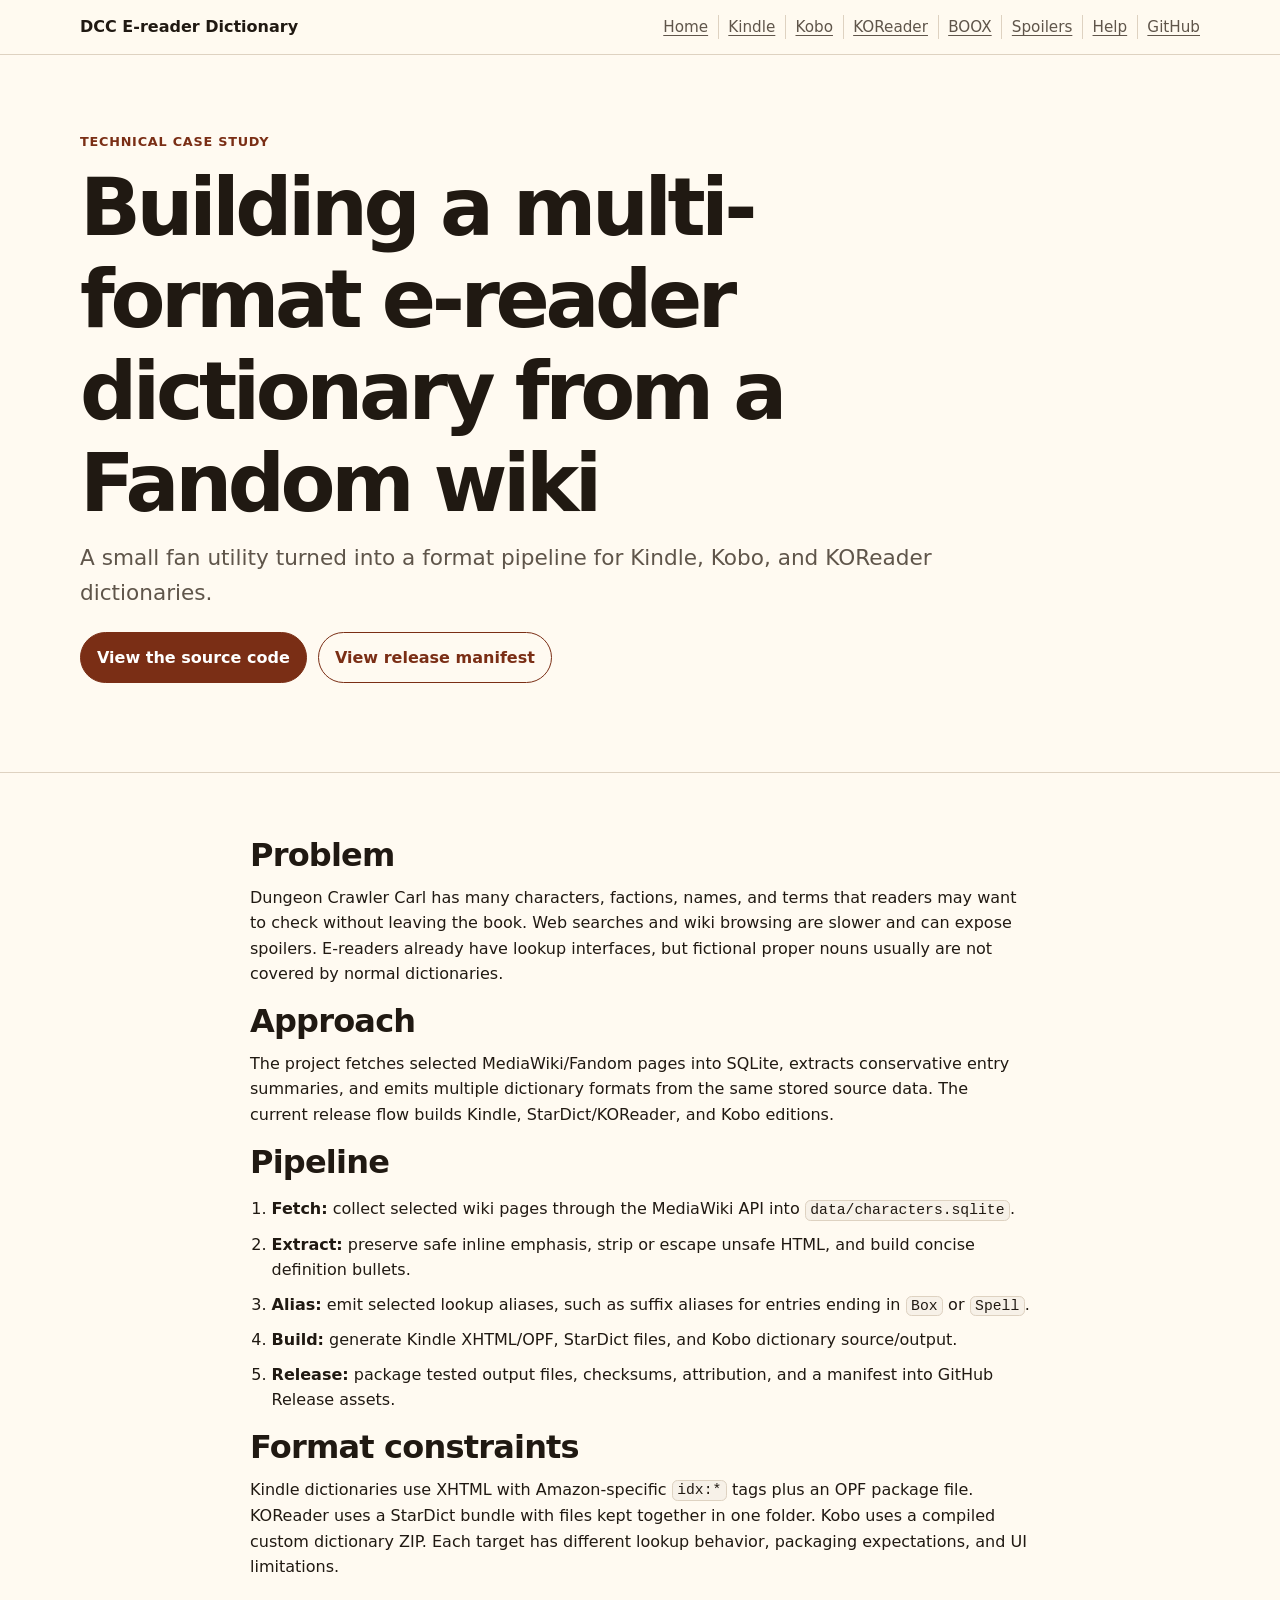
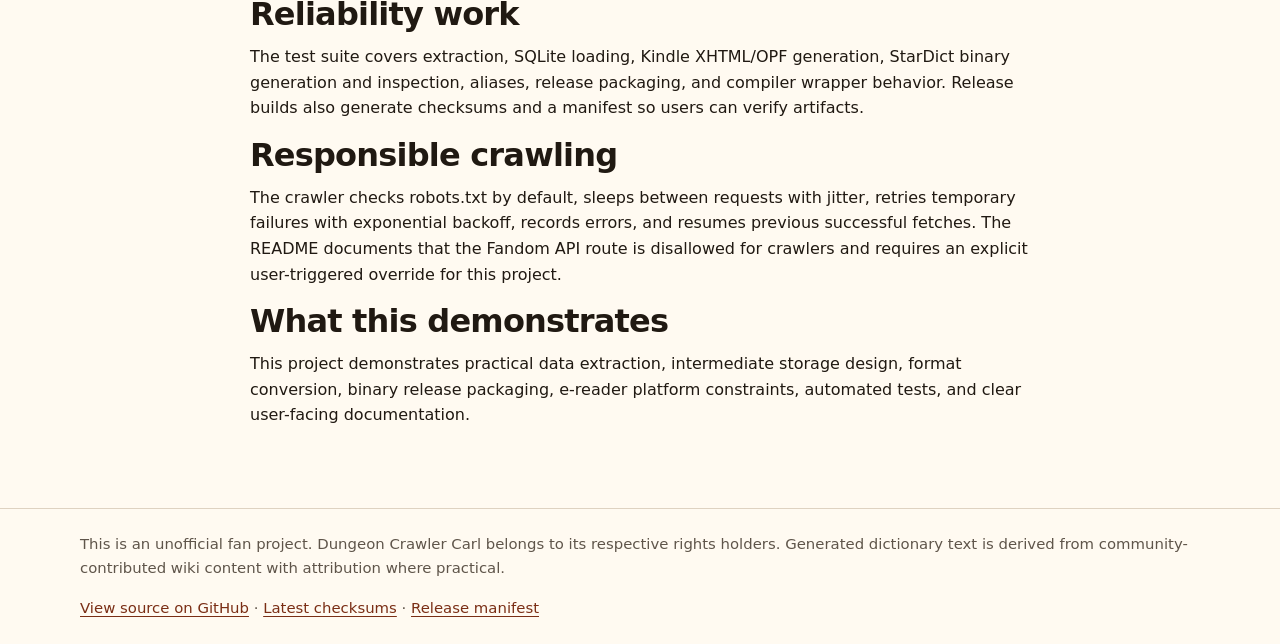
==== docs/case-study/index.html @ e20aad1d "add link for help in docs, and github issues default" ====
<!doctype html>
    <html lang="en">
    <head>
      <meta charset="utf-8">
      <meta name="viewport" content="width=device-width, initial-scale=1">
      <title>Case study: building a multi-format e-reader dictionary</title>
      <meta name="description" content="A technical case study about building Kindle, Kobo, and StarDict dictionaries from a MediaWiki/Fandom source.">
      <link rel="canonical" href="https://jmcguire.github.io/dungeon-crawler-carl-dict/case-study/">
      <meta property="og:type" content="website">
      <meta property="og:title" content="Case study: building a multi-format e-reader dictionary">
      <meta property="og:description" content="A technical case study about building Kindle, Kobo, and StarDict dictionaries from a MediaWiki/Fandom source.">
      <meta property="og:url" content="https://jmcguire.github.io/dungeon-crawler-carl-dict/case-study/">
      <meta property="og:image" content="https://jmcguire.github.io/dungeon-crawler-carl-dict/assets/social-card.png">
      <meta name="twitter:image" content="https://jmcguire.github.io/dungeon-crawler-carl-dict/assets/social-card.png">
      <meta name="twitter:card" content="summary">
      <link rel="stylesheet" href="../styles.css">
    </head>
    <body>
      <a class="skip-link" href="#main">Skip to content</a>
      <header class="site-header">
        <div class="container header-inner">
          <a class="brand" href="../index.html">DCC E-reader Dictionary</a>

        <nav class="site-nav" aria-label="Primary navigation">
          <a href="../index.html">Home</a>
          <a href="../install-kindle/">Kindle</a>
          <a href="../install-kobo/">Kobo</a>
          <a href="../install-koreader/">KOReader</a>
          <a href="../install-boox/">BOOX</a>
          <a href="../spoilers/">Spoilers</a>
          <a href="../help/">Help</a>
          <a href="https://github.com/jmcguire/dungeon-crawler-carl-dict">GitHub</a>
        </nav>

        </div>
      </header>
      <main id="main">
        <section class="page-title">
  <div class="container">
    <p class="eyebrow">Technical case study</p>
    <h1>Building a multi-format e-reader dictionary from a Fandom wiki</h1>
    <p class="lede">A small fan utility turned into a format pipeline for Kindle, Kobo, and KOReader dictionaries.</p>
    <div class="button-row">
      <a class="button primary" href="https://github.com/jmcguire/dungeon-crawler-carl-dict">View the source code</a>
      <a class="button" href="https://github.com/jmcguire/dungeon-crawler-carl-dict/releases/latest/download/release-manifest.json">View release manifest</a>
    </div>
  </div>
</section>

<section class="section">
  <div class="container narrow">
    <h2>Problem</h2>
    <p>Dungeon Crawler Carl has many characters, factions, names, and terms that readers may want to check without leaving the book. Web searches and wiki browsing are slower and can expose spoilers. E-readers already have lookup interfaces, but fictional proper nouns usually are not covered by normal dictionaries.</p>

    <h2>Approach</h2>
    <p>The project fetches selected MediaWiki/Fandom pages into SQLite, extracts conservative entry summaries, and emits multiple dictionary formats from the same stored source data. The current release flow builds Kindle, StarDict/KOReader, and Kobo editions.</p>

    <h2>Pipeline</h2>
    <ol class="steps">
      <li><strong>Fetch:</strong> collect selected wiki pages through the MediaWiki API into <code>data/characters.sqlite</code>.</li>
      <li><strong>Extract:</strong> preserve safe inline emphasis, strip or escape unsafe HTML, and build concise definition bullets.</li>
      <li><strong>Alias:</strong> emit selected lookup aliases, such as suffix aliases for entries ending in <code> Box</code> or <code> Spell</code>.</li>
      <li><strong>Build:</strong> generate Kindle XHTML/OPF, StarDict files, and Kobo dictionary source/output.</li>
      <li><strong>Release:</strong> package tested output files, checksums, attribution, and a manifest into GitHub Release assets.</li>
    </ol>

    <h2>Format constraints</h2>
    <p>Kindle dictionaries use XHTML with Amazon-specific <code>idx:*</code> tags plus an OPF package file. KOReader uses a StarDict bundle with files kept together in one folder. Kobo uses a compiled custom dictionary ZIP. Each target has different lookup behavior, packaging expectations, and UI limitations.</p>

    <h2>Reliability work</h2>
    <p>The test suite covers extraction, SQLite loading, Kindle XHTML/OPF generation, StarDict binary generation and inspection, aliases, release packaging, and compiler wrapper behavior. Release builds also generate checksums and a manifest so users can verify artifacts.</p>

    <h2>Responsible crawling</h2>
    <p>The crawler checks robots.txt by default, sleeps between requests with jitter, retries temporary failures with exponential backoff, records errors, and resumes previous successful fetches. The README documents that the Fandom API route is disallowed for crawlers and requires an explicit user-triggered override for this project.</p>

    <h2>What this demonstrates</h2>
    <p>This project demonstrates practical data extraction, intermediate storage design, format conversion, binary release packaging, e-reader platform constraints, automated tests, and clear user-facing documentation.</p>
  </div>
</section>

      </main>
      <footer class="site-footer">
        <div class="container">
          <p>This is an unofficial fan project. Dungeon Crawler Carl belongs to its respective rights holders. Generated dictionary text is derived from community-contributed wiki content with attribution where practical.</p>
          <p><a href="https://github.com/jmcguire/dungeon-crawler-carl-dict">View source on GitHub</a> · <a href="https://github.com/jmcguire/dungeon-crawler-carl-dict/releases/latest/download/SHA256SUMS.txt">Latest checksums</a> · <a href="https://github.com/jmcguire/dungeon-crawler-carl-dict/releases/latest/download/release-manifest.json">Release manifest</a></p>
        </div>
      </footer>
    </body>
    </html>
---- docs/styles.css ----
:root {
  --bg: #fffaf1;
  --surface: #ffffff;
  --text: #201912;
  --muted: #5f554a;
  --border: #ded2c1;
  --accent: #7a2e15;
  --accent-dark: #4f1d0e;
  --soft: #f4eadb;
  --code: #f7f1e8;
  --shadow: 0 1px 2px rgba(0, 0, 0, 0.06), 0 8px 24px rgba(0, 0, 0, 0.06);
}

* {
  box-sizing: border-box;
}

html {
  font-size: 100%;
  scroll-behavior: smooth;
}

body {
  margin: 0;
  background: var(--bg);
  color: var(--text);
  font-family: system-ui, -apple-system, BlinkMacSystemFont, "Segoe UI", sans-serif;
  line-height: 1.6;
}

img, svg {
  max-width: 100%;
}

a {
  color: var(--accent);
  text-underline-offset: 0.18em;
}

a:hover {
  color: var(--accent-dark);
}

a:focus-visible,
button:focus-visible {
  outline: 3px solid var(--accent);
  outline-offset: 3px;
}

.container {
  width: min(1120px, calc(100% - 2rem));
  margin-inline: auto;
}

.narrow {
  max-width: 780px;
}

.skip-link {
  position: absolute;
  left: 1rem;
  top: 1rem;
  transform: translateY(-200%);
  background: var(--surface);
  padding: 0.5rem 0.75rem;
  border: 1px solid var(--border);
  border-radius: 0.5rem;
  z-index: 10;
}

.skip-link:focus {
  transform: translateY(0);
}

.site-header {
  border-bottom: 1px solid var(--border);
  background: rgba(255, 250, 241, 0.94);
}

.header-inner {
  display: flex;
  flex-wrap: wrap;
  align-items: center;
  justify-content: space-between;
  gap: 0.75rem 1rem;
  padding: 0.9rem 0;
}

.brand {
  font-weight: 800;
  color: var(--text);
  text-decoration: none;
}

.site-nav {
  display: flex;
  flex-wrap: wrap;
  gap: 0.35rem 0;
  align-items: center;
}

.site-nav a {
  color: var(--muted);
  font-size: 0.95rem;
  text-decoration: underline;
  text-decoration-thickness: 1px;
}

.site-nav a:hover {
  color: var(--accent);
}

.site-nav a + a {
  border-left: 1px solid var(--border);
  margin-left: 0.6rem;
  padding-left: 0.6rem;
}

.hero,
.page-title {
  padding: clamp(2.5rem, 6vw, 5rem) 0;
  border-bottom: 1px solid var(--border);
}

.hero-grid {
  display: grid;
  grid-template-columns: minmax(0, 1.5fr) minmax(280px, 0.7fr);
  gap: 2rem;
  align-items: center;
}

.eyebrow {
  margin: 0 0 0.6rem;
  color: var(--accent);
  font-weight: 800;
  letter-spacing: 0.06em;
  text-transform: uppercase;
  font-size: 0.8rem;
}

h1,
h2,
h3 {
  line-height: 1.15;
  margin: 0 0 0.7rem;
}

h1 {
  max-width: 12ch;
  font-size: clamp(2.35rem, 8vw, 5rem);
  letter-spacing: -0.055em;
}

.page-title h1 {
  max-width: 14ch;
}

h2 {
  font-size: clamp(1.45rem, 3vw, 2rem);
  letter-spacing: -0.025em;
}

h3 {
  font-size: 1.12rem;
}

p {
  margin: 0 0 1rem;
}

.lede {
  max-width: 62ch;
  color: var(--muted);
  font-size: clamp(1.1rem, 2.5vw, 1.35rem);
}

.small {
  color: var(--muted);
  font-size: 0.92rem;
}

.button-row {
  display: flex;
  flex-wrap: wrap;
  gap: 0.7rem;
  margin: 1.35rem 0 0.75rem;
}

.button {
  display: inline-flex;
  align-items: center;
  justify-content: center;
  min-height: 2.8rem;
  padding: 0.72rem 1rem;
  border: 1px solid var(--accent);
  border-radius: 999px;
  background: transparent;
  color: var(--accent);
  font-weight: 750;
  text-decoration: none;
}

.button:hover {
  background: var(--soft);
}

.button.primary {
  background: var(--accent);
  color: #fff;
}

.button.primary:hover {
  background: var(--accent-dark);
}

.callout,
.card {
  background: var(--surface);
  border: 1px solid var(--border);
  border-radius: 1rem;
  box-shadow: var(--shadow);
}

.callout {
  padding: 1.3rem;
}

.clean-list {
  list-style: none;
  margin: 0;
  padding: 0;
}

.clean-list li + li {
  margin-top: 0.65rem;
}

.section {
  padding: clamp(2rem, 5vw, 4rem) 0;
}

.section.muted {
  background: var(--soft);
  border-block: 1px solid var(--border);
}

.two-column,
.three-column {
  display: grid;
  gap: 2rem;
}

.two-column {
  grid-template-columns: repeat(2, minmax(0, 1fr));
}

.three-column {
  grid-template-columns: repeat(3, minmax(0, 1fr));
}

.card-list {
  display: grid;
  gap: 1rem;
}

.card {
  display: block;
  padding: 1rem;
  color: var(--text);
  text-decoration: none;
}

.card:hover {
  border-color: var(--accent);
}

.card p {
  color: var(--muted);
  margin-bottom: 0;
}

.steps {
  padding-left: 1.35rem;
}

.steps li + li {
  margin-top: 0.55rem;
}

code,
pre {
  font-family: ui-monospace, SFMono-Regular, Menlo, Consolas, "Liberation Mono", monospace;
}

code {
  background: var(--code);
  border: 1px solid var(--border);
  border-radius: 0.35rem;
  padding: 0.08rem 0.28rem;
  font-size: 0.92em;
}

pre {
  overflow-x: auto;
  background: var(--code);
  border: 1px solid var(--border);
  border-radius: 0.8rem;
  padding: 1rem;
  margin: 1rem 0 1.6rem;
}

pre code {
  background: transparent;
  border: 0;
  padding: 0;
}

.site-footer {
  border-top: 1px solid var(--border);
  color: var(--muted);
  padding: 1.5rem 0;
  font-size: 0.93rem;
}

.site-footer p:last-child {
  margin-bottom: 0;
}

@media (max-width: 820px) {
  .hero-grid,
  .two-column,
  .three-column {
    grid-template-columns: 1fr;
  }

  h1,
  .page-title h1 {
    max-width: 13ch;
  }
}

@media (max-width: 520px) {
  .button {
    width: 100%;
  }

  .header-inner {
    align-items: flex-start;
  }

  .site-nav {
    width: 100%;
  }
}

@media (prefers-reduced-motion: reduce) {
  html {
    scroll-behavior: auto;
  }
}
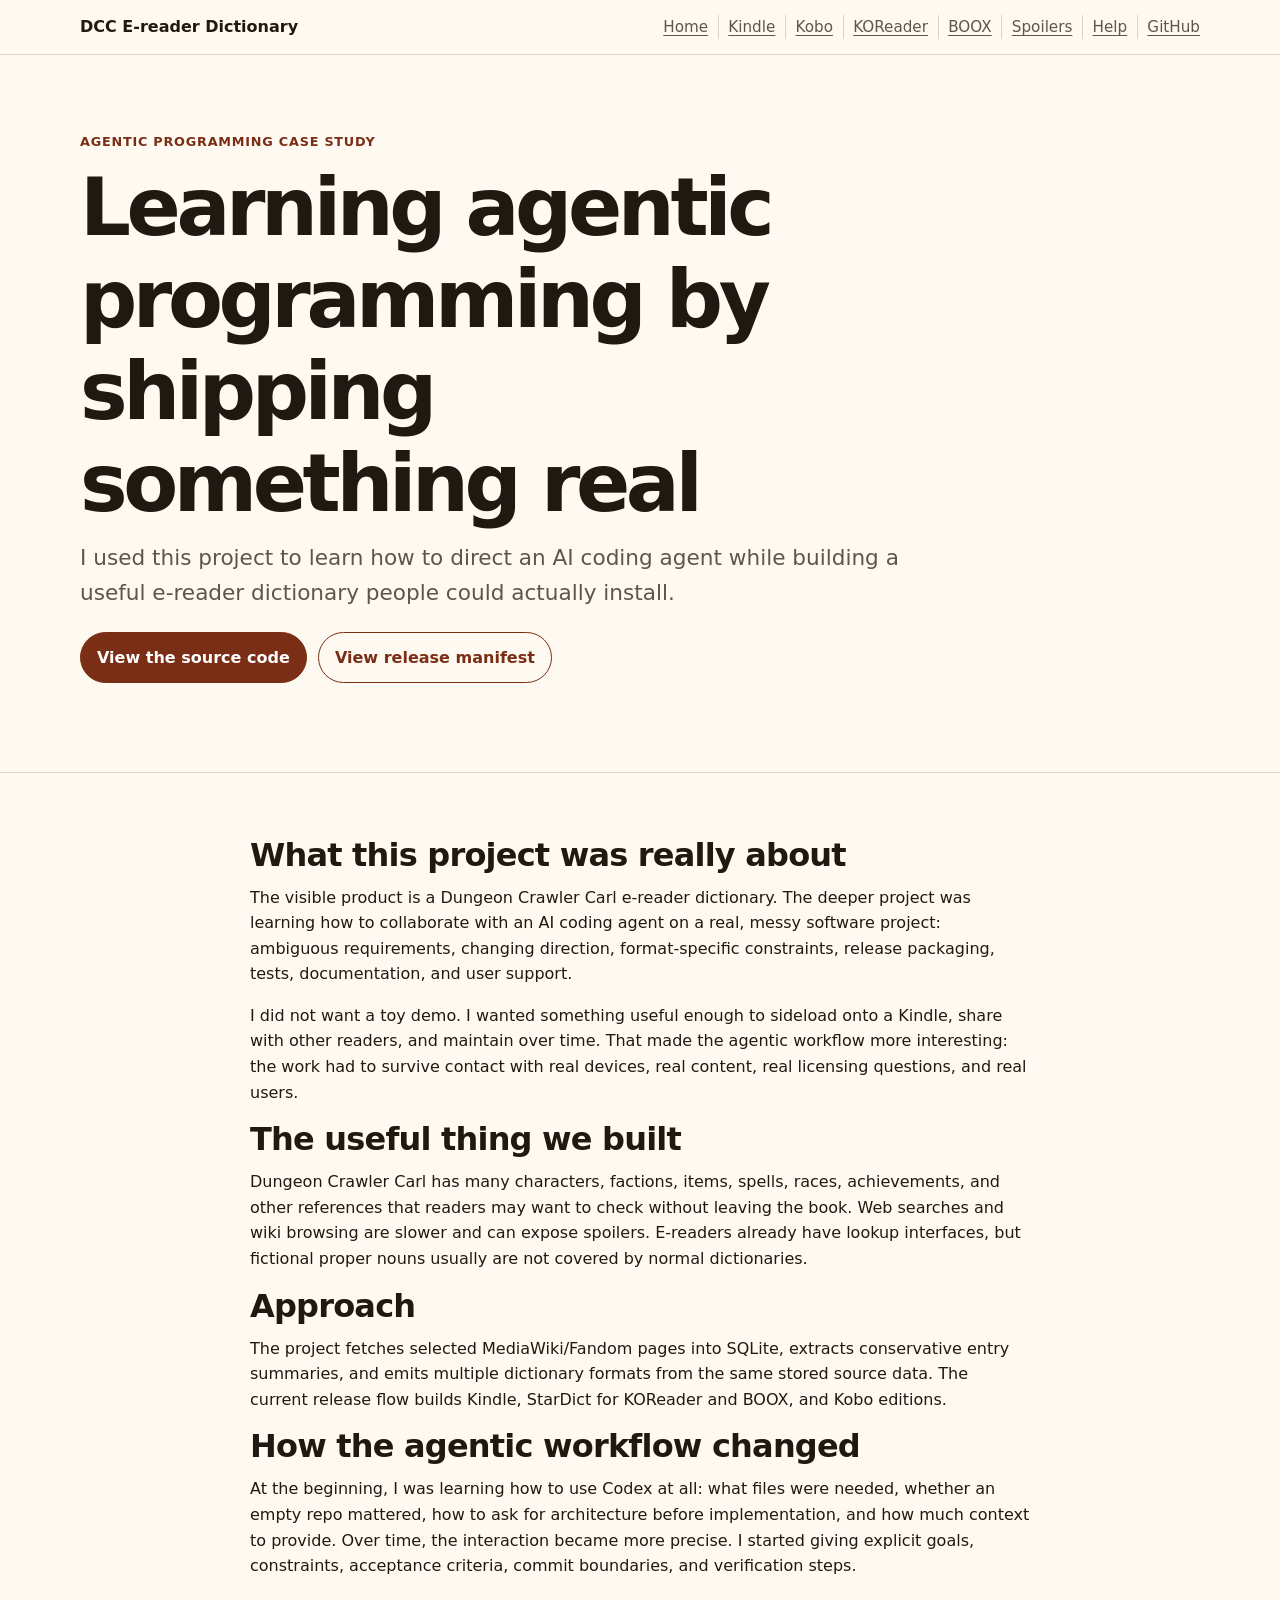
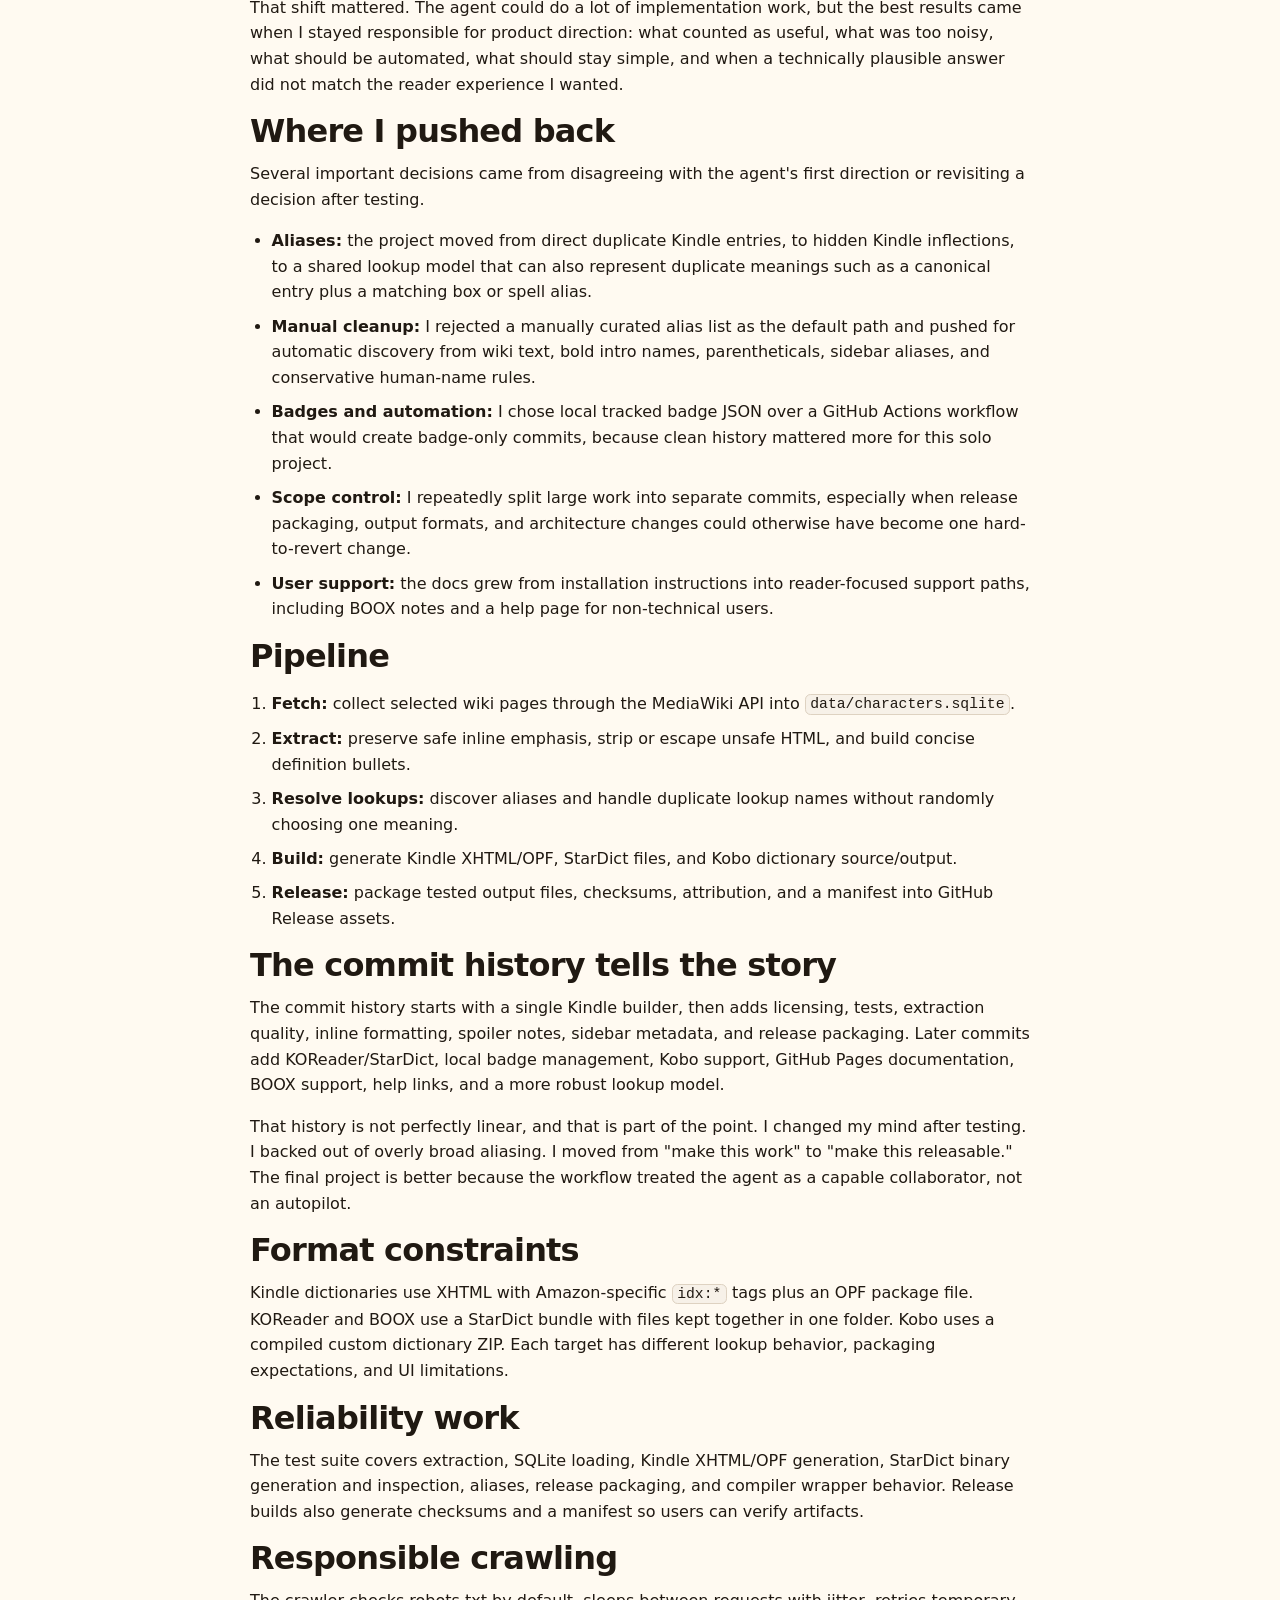
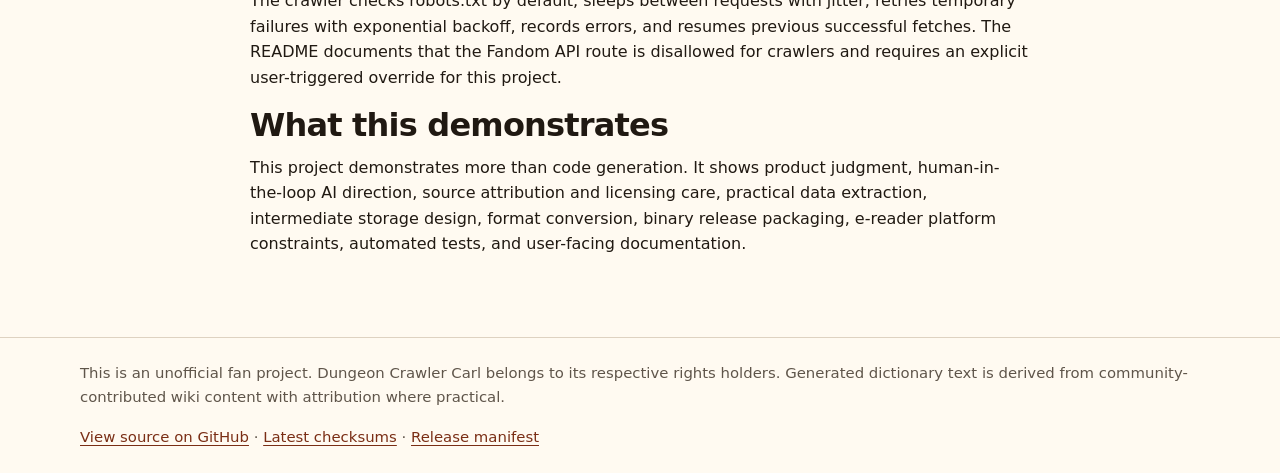
==== commit f039622f: "updated case study to talk about agentic programming" ====
--- a/docs/case-study/index.html
+++ b/docs/case-study/index.html
@@ -3,12 +3,12 @@
     <head>
       <meta charset="utf-8">
       <meta name="viewport" content="width=device-width, initial-scale=1">
-      <title>Case study: building a multi-format e-reader dictionary</title>
-      <meta name="description" content="A technical case study about building Kindle, Kobo, and StarDict dictionaries from a MediaWiki/Fandom source.">
+      <title>Case study: learning agentic programming by shipping a real dictionary</title>
+      <meta name="description" content="A case study about using agentic programming to build and release useful Kindle, Kobo, StarDict, and BOOX dictionaries from wiki content.">
       <link rel="canonical" href="https://jmcguire.github.io/dungeon-crawler-carl-dict/case-study/">
       <meta property="og:type" content="website">
-      <meta property="og:title" content="Case study: building a multi-format e-reader dictionary">
-      <meta property="og:description" content="A technical case study about building Kindle, Kobo, and StarDict dictionaries from a MediaWiki/Fandom source.">
+      <meta property="og:title" content="Case study: learning agentic programming by shipping a real dictionary">
+      <meta property="og:description" content="A case study about using agentic programming to build and release useful Kindle, Kobo, StarDict, and BOOX dictionaries from wiki content.">
       <meta property="og:url" content="https://jmcguire.github.io/dungeon-crawler-carl-dict/case-study/">
       <meta property="og:image" content="https://jmcguire.github.io/dungeon-crawler-carl-dict/assets/social-card.png">
       <meta name="twitter:image" content="https://jmcguire.github.io/dungeon-crawler-carl-dict/assets/social-card.png">
@@ -37,9 +37,9 @@
       <main id="main">
         <section class="page-title">
   <div class="container">
-    <p class="eyebrow">Technical case study</p>
-    <h1>Building a multi-format e-reader dictionary from a Fandom wiki</h1>
-    <p class="lede">A small fan utility turned into a format pipeline for Kindle, Kobo, and KOReader dictionaries.</p>
+    <p class="eyebrow">Agentic programming case study</p>
+    <h1>Learning agentic programming by shipping something real</h1>
+    <p class="lede">I used this project to learn how to direct an AI coding agent while building a useful e-reader dictionary people could actually install.</p>
     <div class="button-row">
       <a class="button primary" href="https://github.com/jmcguire/dungeon-crawler-carl-dict">View the source code</a>
       <a class="button" href="https://github.com/jmcguire/dungeon-crawler-carl-dict/releases/latest/download/release-manifest.json">View release manifest</a>
@@ -49,23 +49,49 @@
 
 <section class="section">
   <div class="container narrow">
-    <h2>Problem</h2>
-    <p>Dungeon Crawler Carl has many characters, factions, names, and terms that readers may want to check without leaving the book. Web searches and wiki browsing are slower and can expose spoilers. E-readers already have lookup interfaces, but fictional proper nouns usually are not covered by normal dictionaries.</p>
+    <h2>What this project was really about</h2>
+    <p>The visible product is a Dungeon Crawler Carl e-reader dictionary. The deeper project was learning how to collaborate with an AI coding agent on a real, messy software project: ambiguous requirements, changing direction, format-specific constraints, release packaging, tests, documentation, and user support.</p>
+
+    <p>I did not want a toy demo. I wanted something useful enough to sideload onto a Kindle, share with other readers, and maintain over time. That made the agentic workflow more interesting: the work had to survive contact with real devices, real content, real licensing questions, and real users.</p>
+
+    <h2>The useful thing we built</h2>
+    <p>Dungeon Crawler Carl has many characters, factions, items, spells, races, achievements, and other references that readers may want to check without leaving the book. Web searches and wiki browsing are slower and can expose spoilers. E-readers already have lookup interfaces, but fictional proper nouns usually are not covered by normal dictionaries.</p>
 
     <h2>Approach</h2>
-    <p>The project fetches selected MediaWiki/Fandom pages into SQLite, extracts conservative entry summaries, and emits multiple dictionary formats from the same stored source data. The current release flow builds Kindle, StarDict/KOReader, and Kobo editions.</p>
+    <p>The project fetches selected MediaWiki/Fandom pages into SQLite, extracts conservative entry summaries, and emits multiple dictionary formats from the same stored source data. The current release flow builds Kindle, StarDict for KOReader and BOOX, and Kobo editions.</p>
+
+    <h2>How the agentic workflow changed</h2>
+    <p>At the beginning, I was learning how to use Codex at all: what files were needed, whether an empty repo mattered, how to ask for architecture before implementation, and how much context to provide. Over time, the interaction became more precise. I started giving explicit goals, constraints, acceptance criteria, commit boundaries, and verification steps.</p>
+
+    <p>That shift mattered. The agent could do a lot of implementation work, but the best results came when I stayed responsible for product direction: what counted as useful, what was too noisy, what should be automated, what should stay simple, and when a technically plausible answer did not match the reader experience I wanted.</p>
+
+    <h2>Where I pushed back</h2>
+    <p>Several important decisions came from disagreeing with the agent's first direction or revisiting a decision after testing.</p>
+
+    <ul class="steps">
+      <li><strong>Aliases:</strong> the project moved from direct duplicate Kindle entries, to hidden Kindle inflections, to a shared lookup model that can also represent duplicate meanings such as a canonical entry plus a matching box or spell alias.</li>
+      <li><strong>Manual cleanup:</strong> I rejected a manually curated alias list as the default path and pushed for automatic discovery from wiki text, bold intro names, parentheticals, sidebar aliases, and conservative human-name rules.</li>
+      <li><strong>Badges and automation:</strong> I chose local tracked badge JSON over a GitHub Actions workflow that would create badge-only commits, because clean history mattered more for this solo project.</li>
+      <li><strong>Scope control:</strong> I repeatedly split large work into separate commits, especially when release packaging, output formats, and architecture changes could otherwise have become one hard-to-revert change.</li>
+      <li><strong>User support:</strong> the docs grew from installation instructions into reader-focused support paths, including BOOX notes and a help page for non-technical users.</li>
+    </ul>
 
     <h2>Pipeline</h2>
     <ol class="steps">
       <li><strong>Fetch:</strong> collect selected wiki pages through the MediaWiki API into <code>data/characters.sqlite</code>.</li>
       <li><strong>Extract:</strong> preserve safe inline emphasis, strip or escape unsafe HTML, and build concise definition bullets.</li>
-      <li><strong>Alias:</strong> emit selected lookup aliases, such as suffix aliases for entries ending in <code> Box</code> or <code> Spell</code>.</li>
+      <li><strong>Resolve lookups:</strong> discover aliases and handle duplicate lookup names without randomly choosing one meaning.</li>
       <li><strong>Build:</strong> generate Kindle XHTML/OPF, StarDict files, and Kobo dictionary source/output.</li>
       <li><strong>Release:</strong> package tested output files, checksums, attribution, and a manifest into GitHub Release assets.</li>
     </ol>
 
+    <h2>The commit history tells the story</h2>
+    <p>The commit history starts with a single Kindle builder, then adds licensing, tests, extraction quality, inline formatting, spoiler notes, sidebar metadata, and release packaging. Later commits add KOReader/StarDict, local badge management, Kobo support, GitHub Pages documentation, BOOX support, help links, and a more robust lookup model.</p>
+
+    <p>That history is not perfectly linear, and that is part of the point. I changed my mind after testing. I backed out of overly broad aliasing. I moved from "make this work" to "make this releasable." The final project is better because the workflow treated the agent as a capable collaborator, not an autopilot.</p>
+
     <h2>Format constraints</h2>
-    <p>Kindle dictionaries use XHTML with Amazon-specific <code>idx:*</code> tags plus an OPF package file. KOReader uses a StarDict bundle with files kept together in one folder. Kobo uses a compiled custom dictionary ZIP. Each target has different lookup behavior, packaging expectations, and UI limitations.</p>
+    <p>Kindle dictionaries use XHTML with Amazon-specific <code>idx:*</code> tags plus an OPF package file. KOReader and BOOX use a StarDict bundle with files kept together in one folder. Kobo uses a compiled custom dictionary ZIP. Each target has different lookup behavior, packaging expectations, and UI limitations.</p>
 
     <h2>Reliability work</h2>
     <p>The test suite covers extraction, SQLite loading, Kindle XHTML/OPF generation, StarDict binary generation and inspection, aliases, release packaging, and compiler wrapper behavior. Release builds also generate checksums and a manifest so users can verify artifacts.</p>
@@ -74,7 +100,7 @@
     <p>The crawler checks robots.txt by default, sleeps between requests with jitter, retries temporary failures with exponential backoff, records errors, and resumes previous successful fetches. The README documents that the Fandom API route is disallowed for crawlers and requires an explicit user-triggered override for this project.</p>
 
     <h2>What this demonstrates</h2>
-    <p>This project demonstrates practical data extraction, intermediate storage design, format conversion, binary release packaging, e-reader platform constraints, automated tests, and clear user-facing documentation.</p>
+    <p>This project demonstrates more than code generation. It shows product judgment, human-in-the-loop AI direction, source attribution and licensing care, practical data extraction, intermediate storage design, format conversion, binary release packaging, e-reader platform constraints, automated tests, and user-facing documentation.</p>
   </div>
 </section>
 
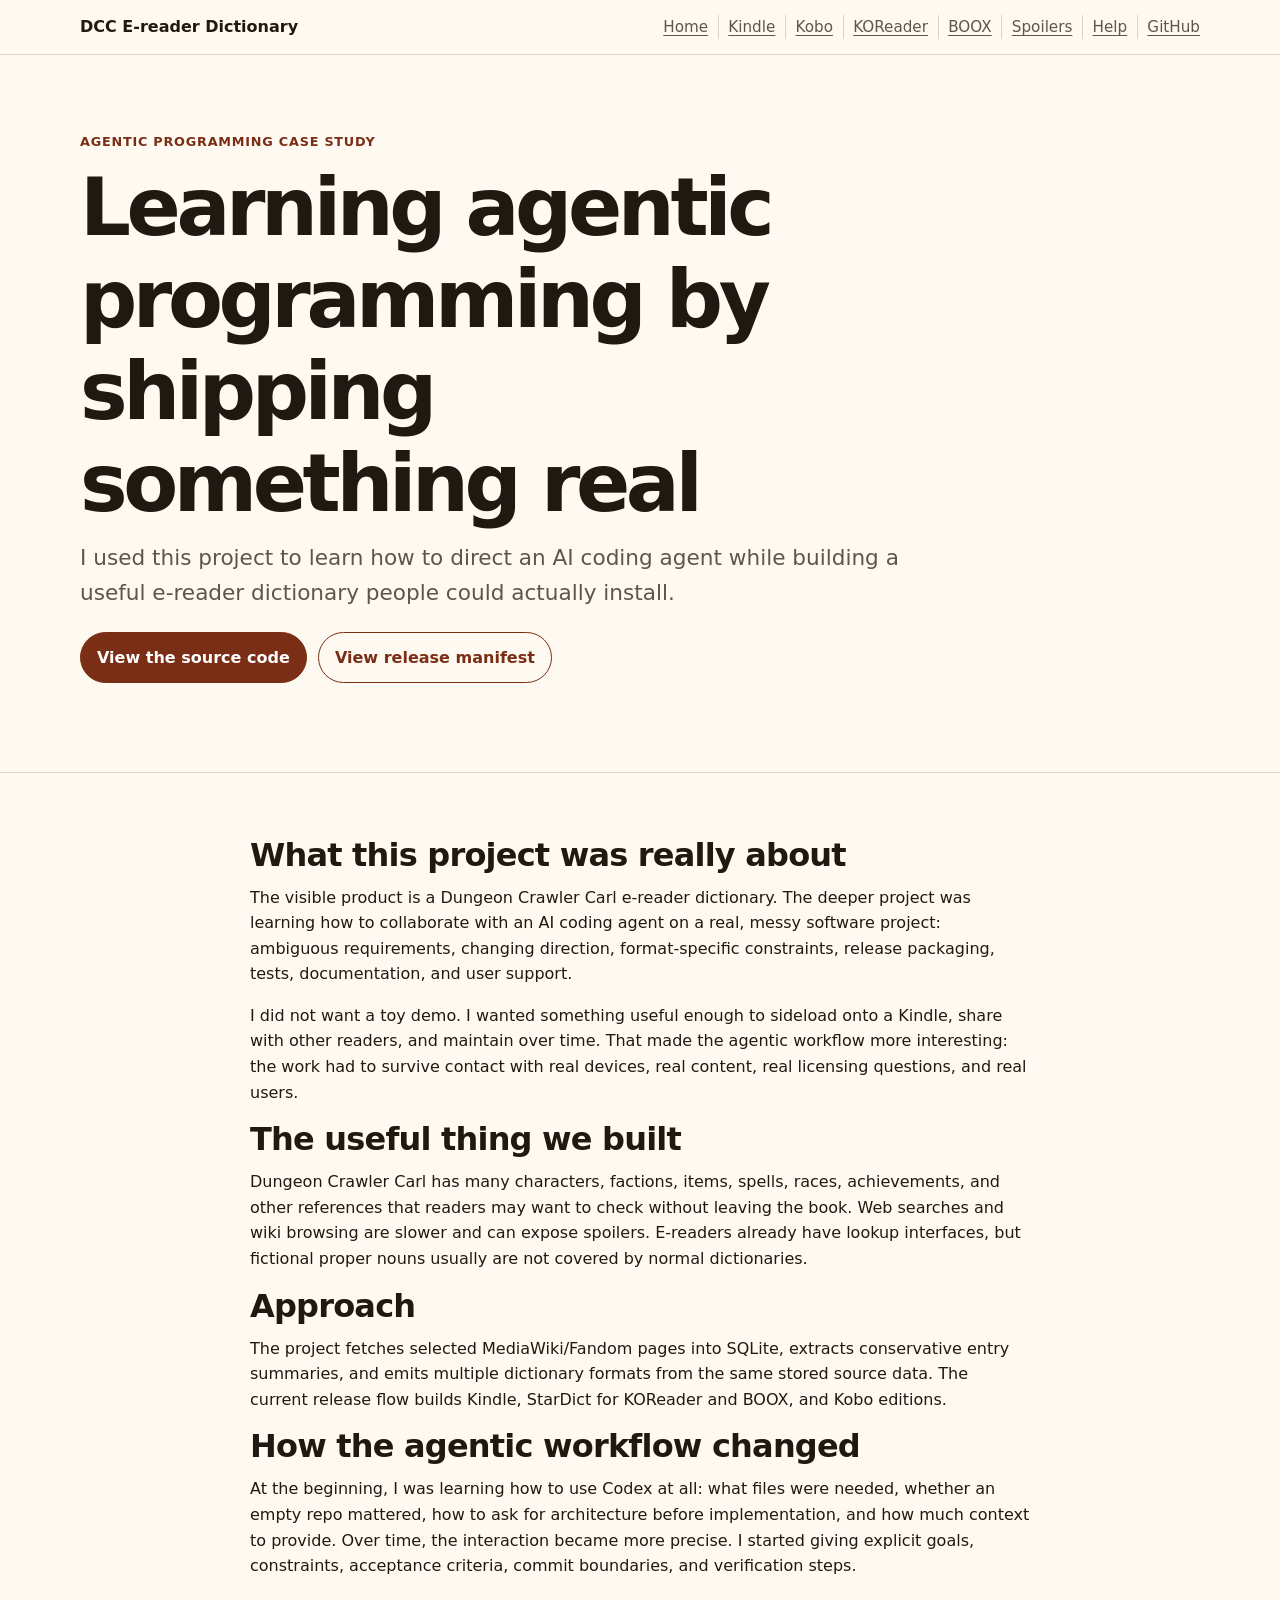
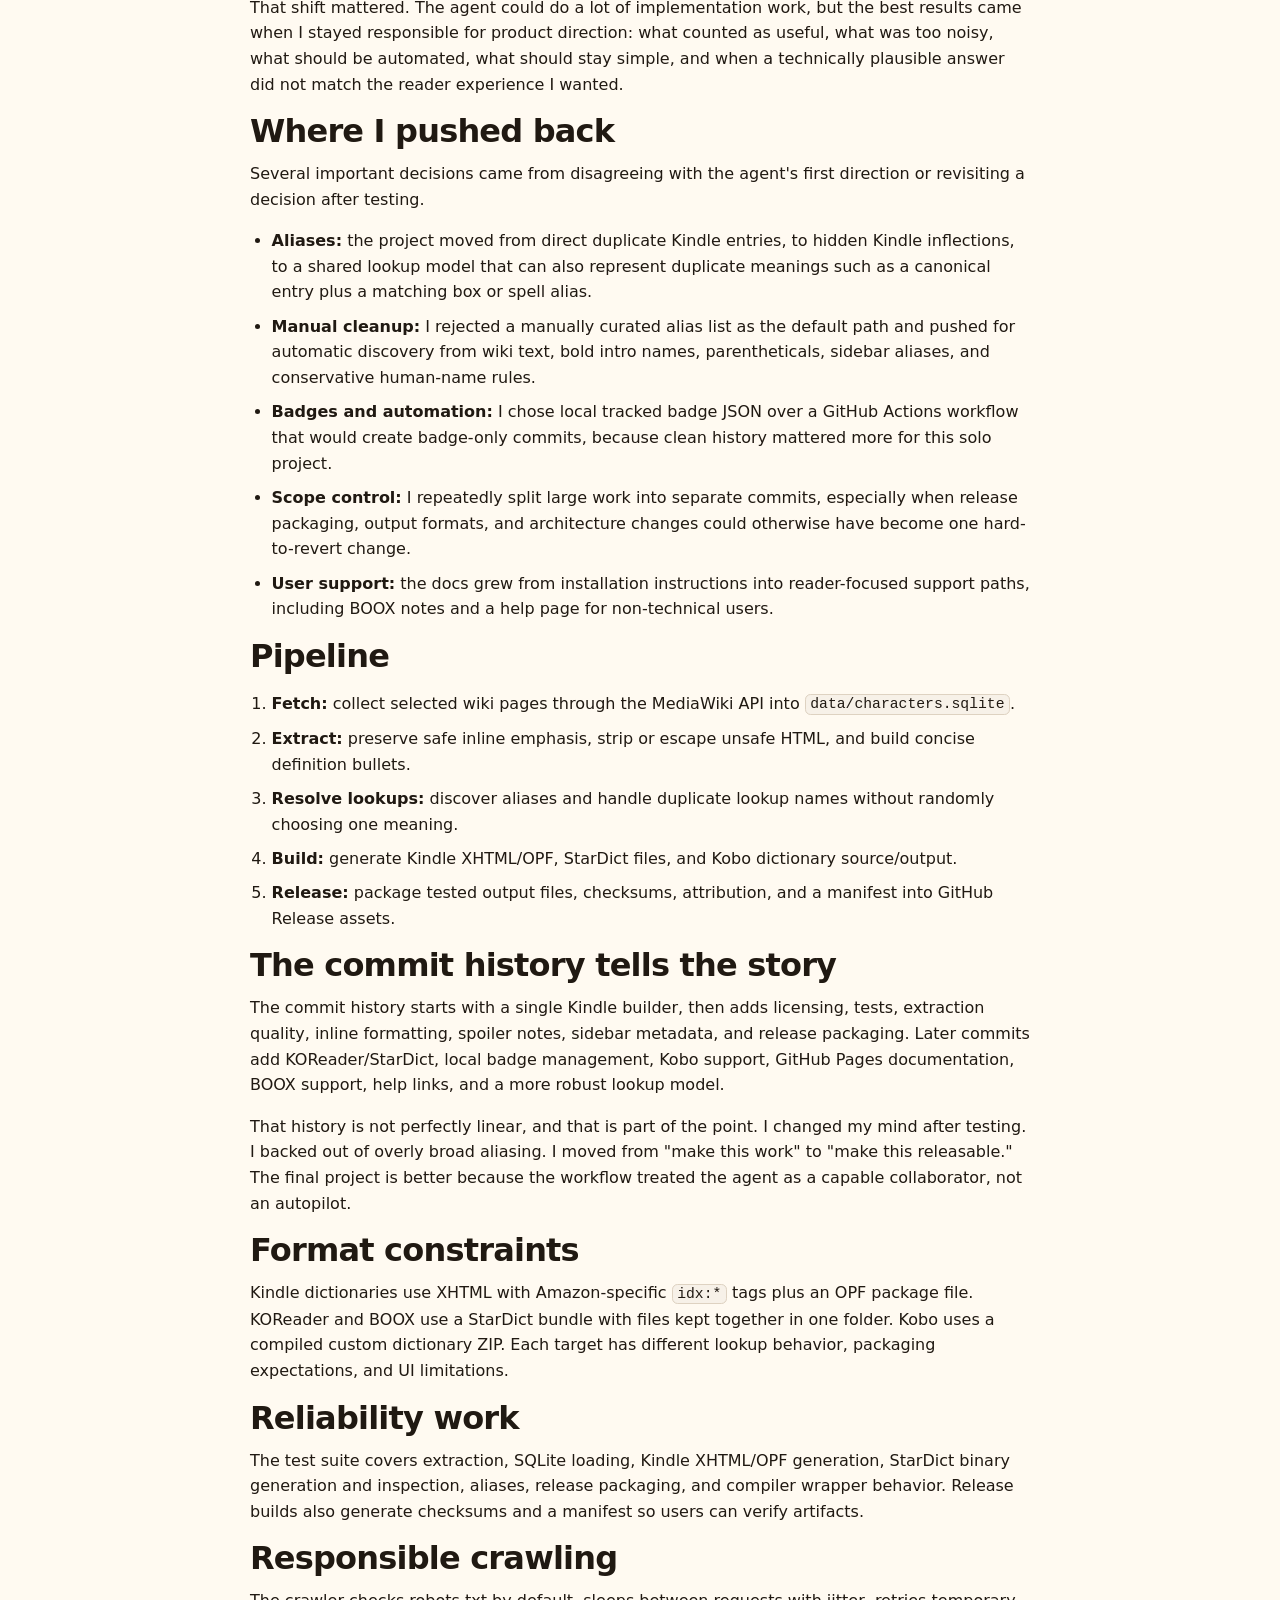
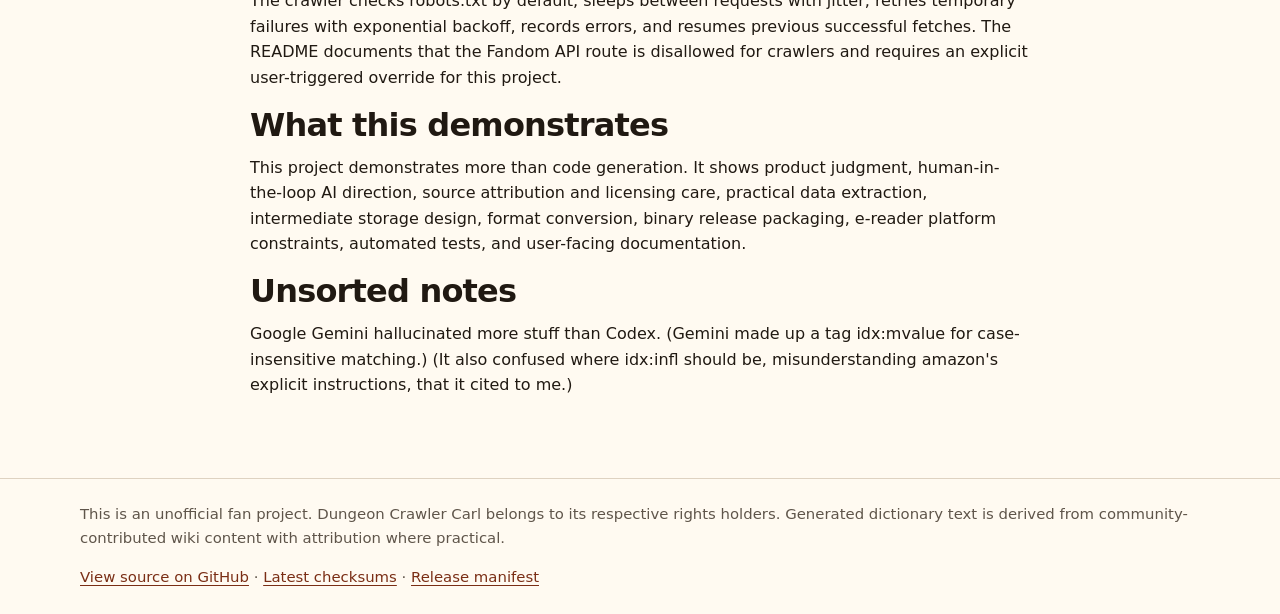
==== commit 427ff0c2: "started to rewrite case study" ====
--- a/docs/case-study/index.html
+++ b/docs/case-study/index.html
@@ -101,6 +101,9 @@
 
     <h2>What this demonstrates</h2>
     <p>This project demonstrates more than code generation. It shows product judgment, human-in-the-loop AI direction, source attribution and licensing care, practical data extraction, intermediate storage design, format conversion, binary release packaging, e-reader platform constraints, automated tests, and user-facing documentation.</p>
+
+    <h2>Unsorted notes</h2>
+    <p>Google Gemini hallucinated more stuff than Codex. (Gemini made up a tag idx:mvalue for case-insensitive matching.) (It also confused where idx:infl should be, misunderstanding amazon's explicit instructions, that it cited to me.)</p>
   </div>
 </section>
 
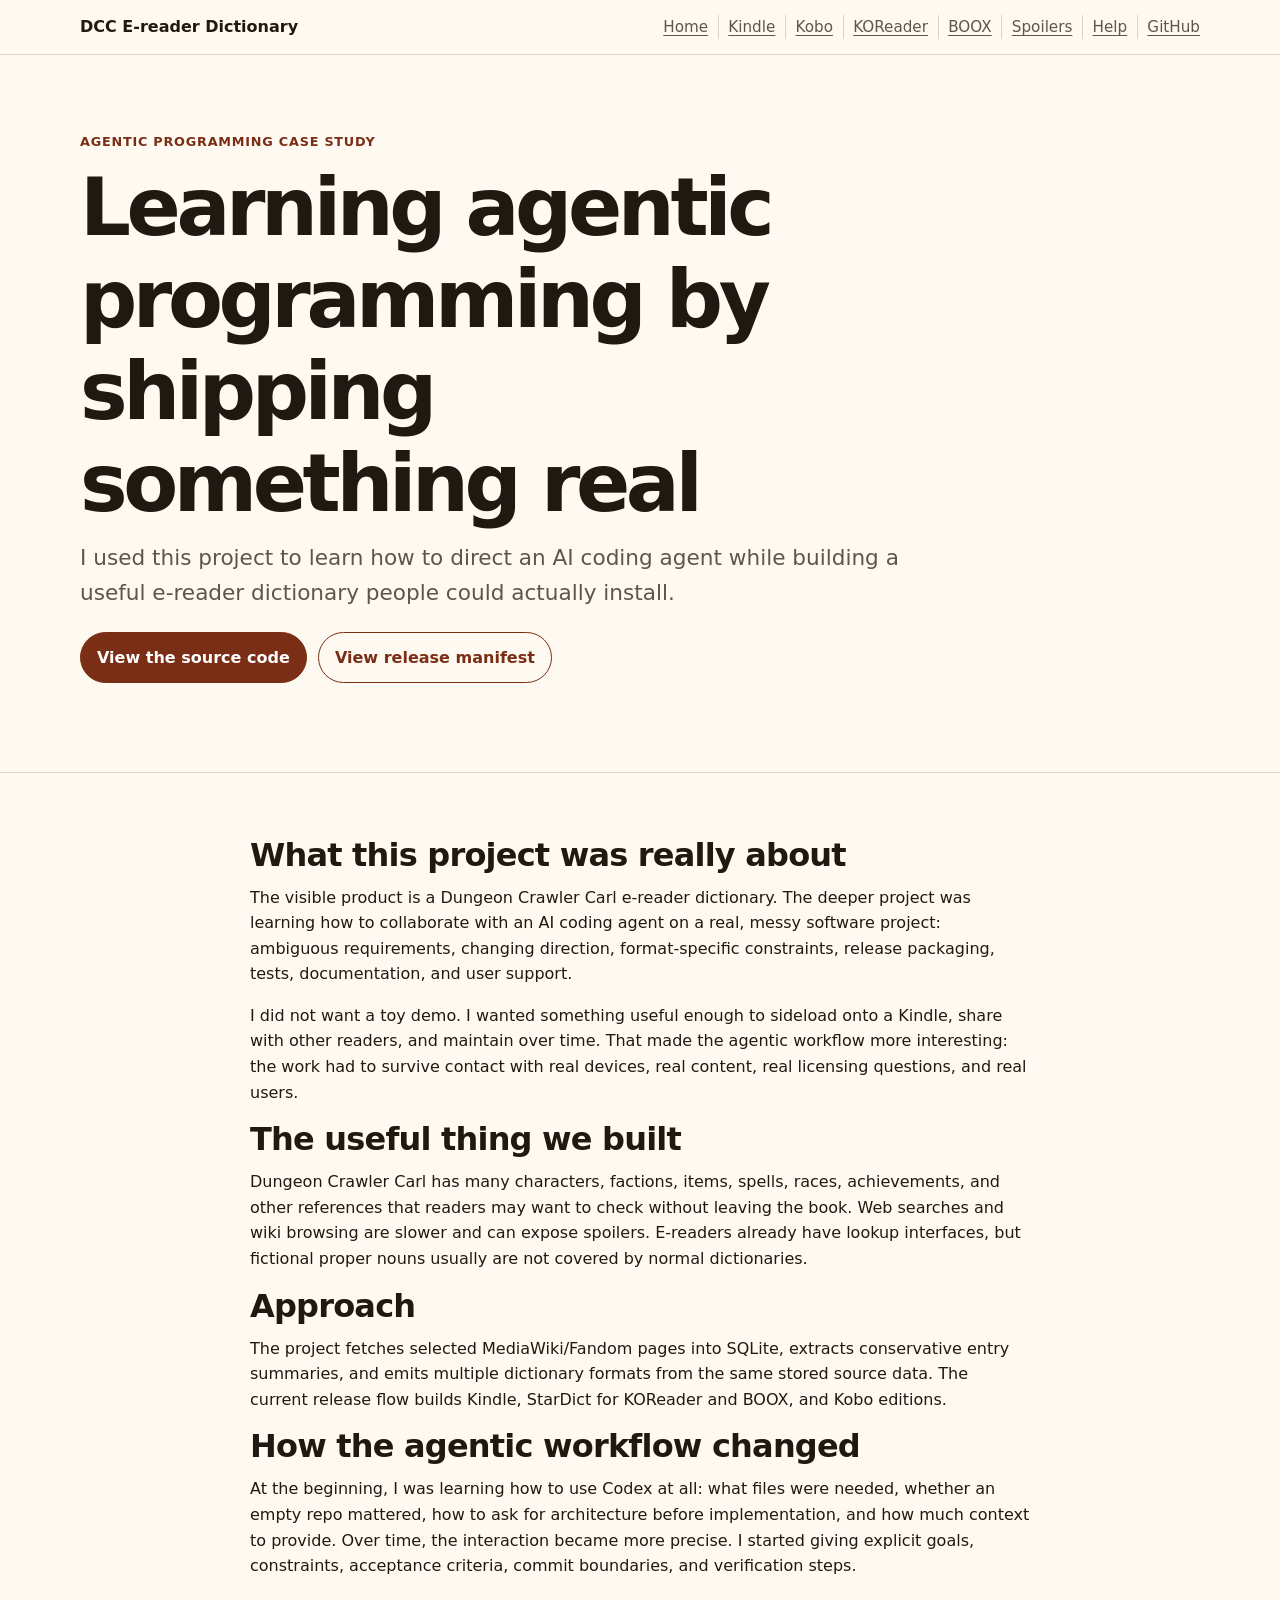
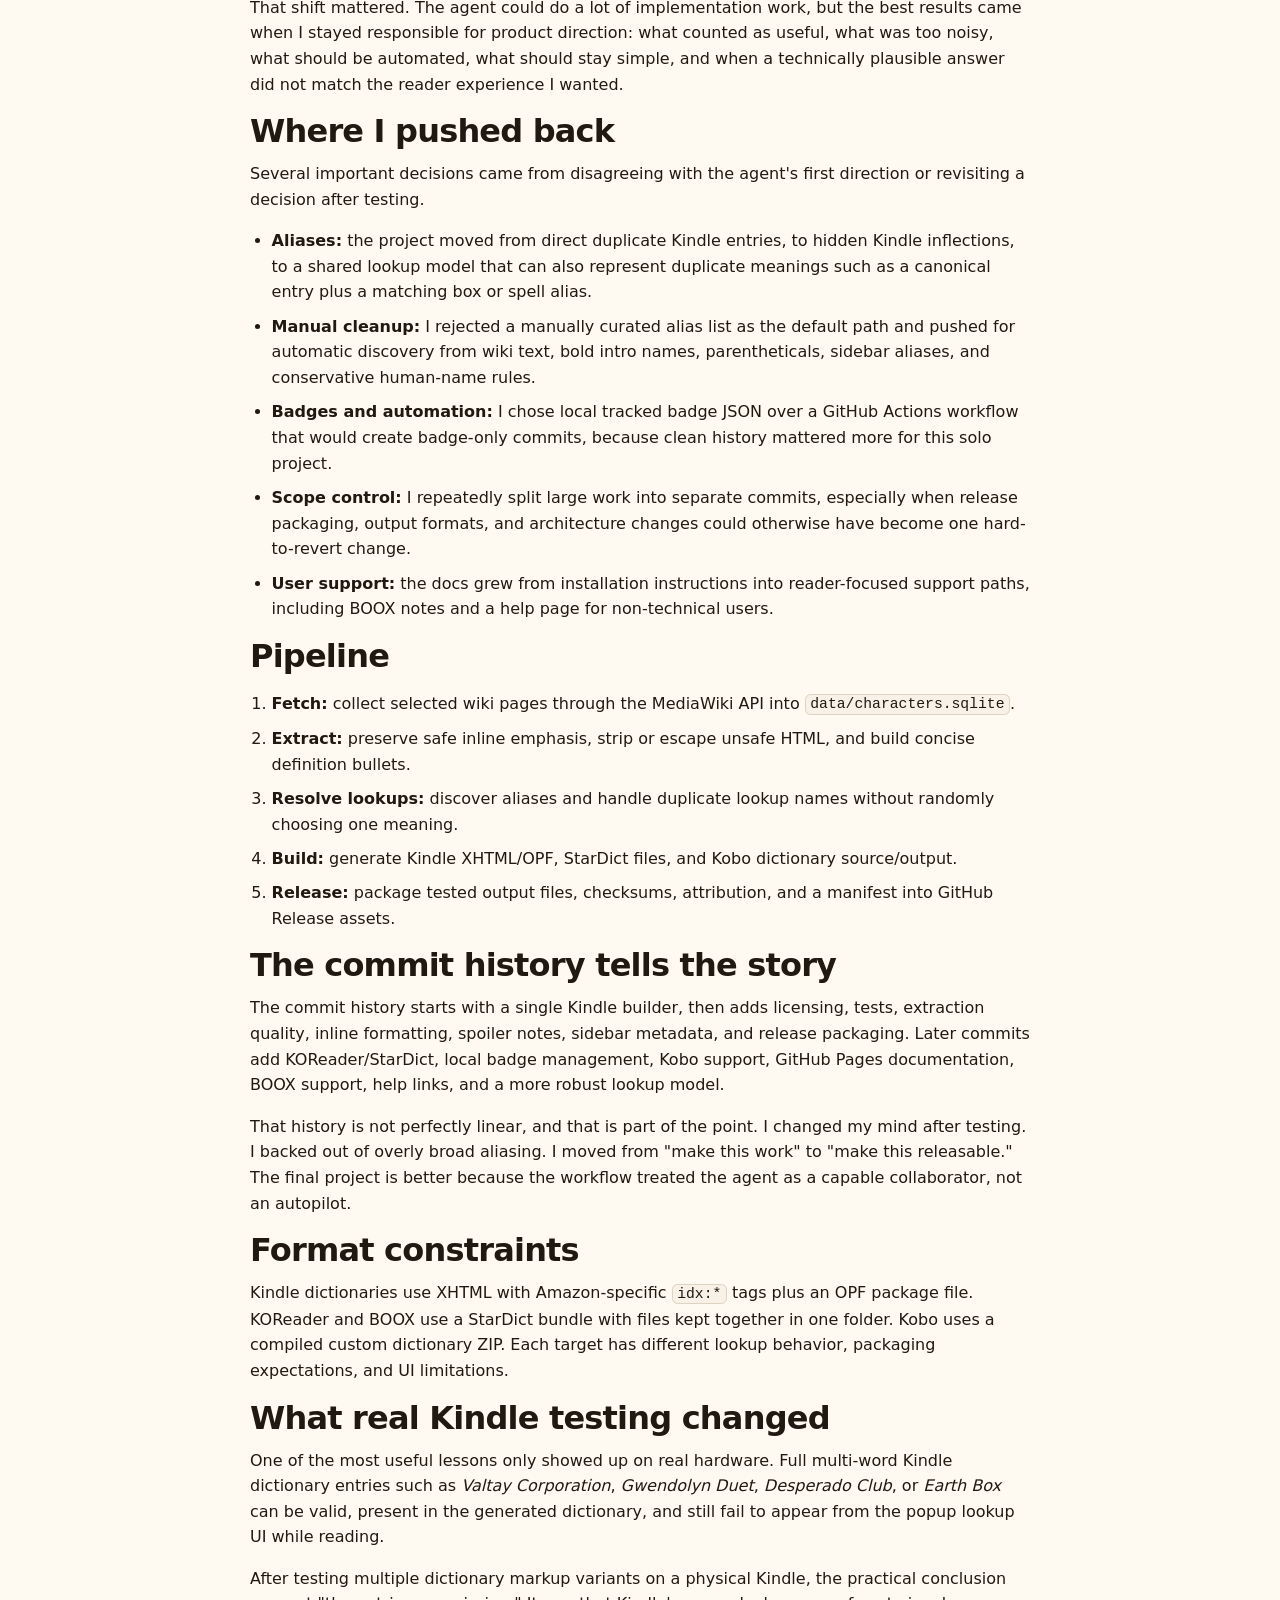
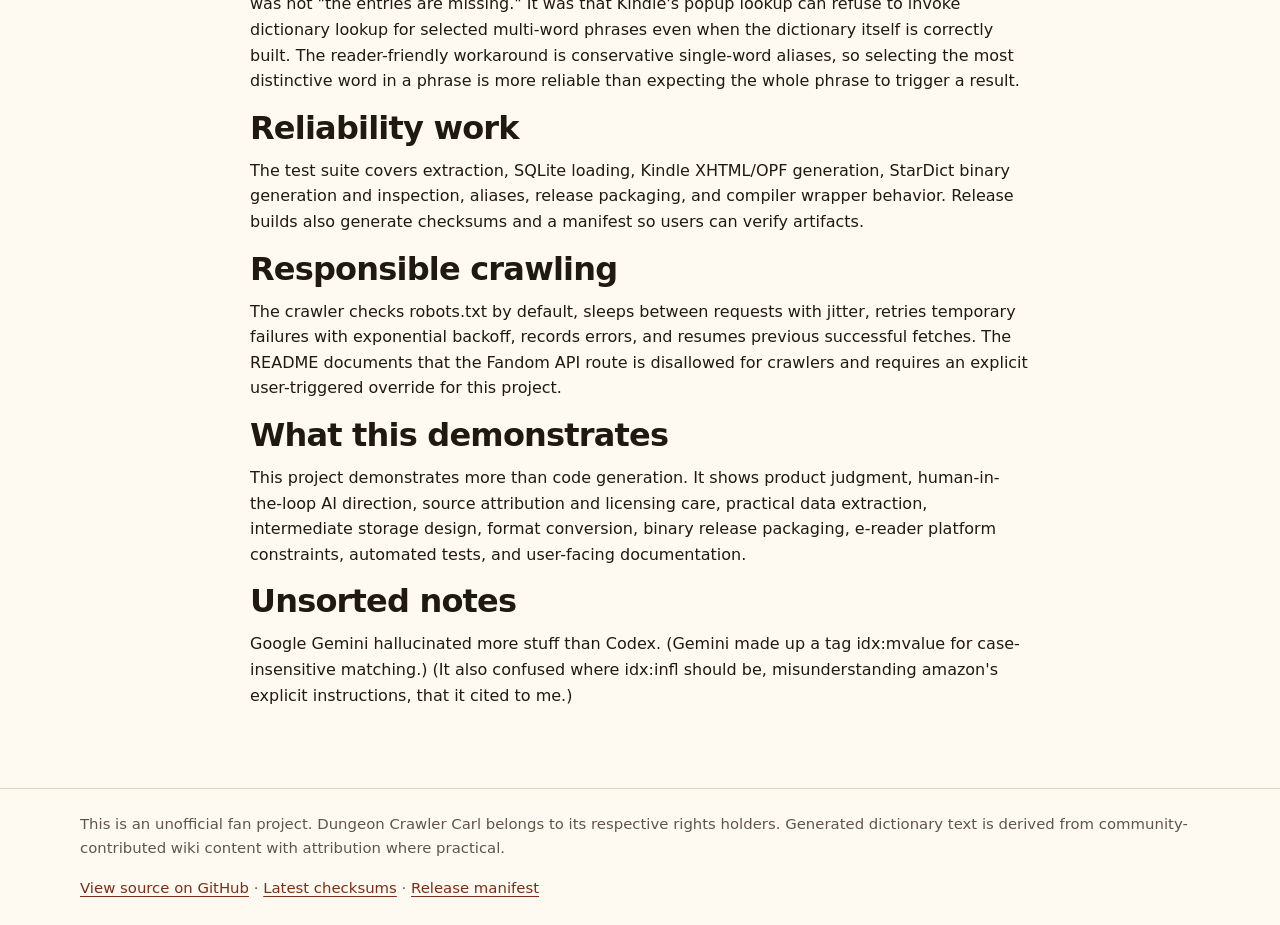
==== commit 4acbed02: "added kindle lookup notes to case study" ====
--- a/docs/case-study/index.html
+++ b/docs/case-study/index.html
@@ -93,6 +93,11 @@
     <h2>Format constraints</h2>
     <p>Kindle dictionaries use XHTML with Amazon-specific <code>idx:*</code> tags plus an OPF package file. KOReader and BOOX use a StarDict bundle with files kept together in one folder. Kobo uses a compiled custom dictionary ZIP. Each target has different lookup behavior, packaging expectations, and UI limitations.</p>
 
+    <h2>What real Kindle testing changed</h2>
+    <p>One of the most useful lessons only showed up on real hardware. Full multi-word Kindle dictionary entries such as <em>Valtay Corporation</em>, <em>Gwendolyn Duet</em>, <em>Desperado Club</em>, or <em>Earth Box</em> can be valid, present in the generated dictionary, and still fail to appear from the popup lookup UI while reading.</p>
+
+    <p>After testing multiple dictionary markup variants on a physical Kindle, the practical conclusion was not "the entries are missing." It was that Kindle's popup lookup can refuse to invoke dictionary lookup for selected multi-word phrases even when the dictionary itself is correctly built. The reader-friendly workaround is conservative single-word aliases, so selecting the most distinctive word in a phrase is more reliable than expecting the whole phrase to trigger a result.</p>
+
     <h2>Reliability work</h2>
     <p>The test suite covers extraction, SQLite loading, Kindle XHTML/OPF generation, StarDict binary generation and inspection, aliases, release packaging, and compiler wrapper behavior. Release builds also generate checksums and a manifest so users can verify artifacts.</p>
 
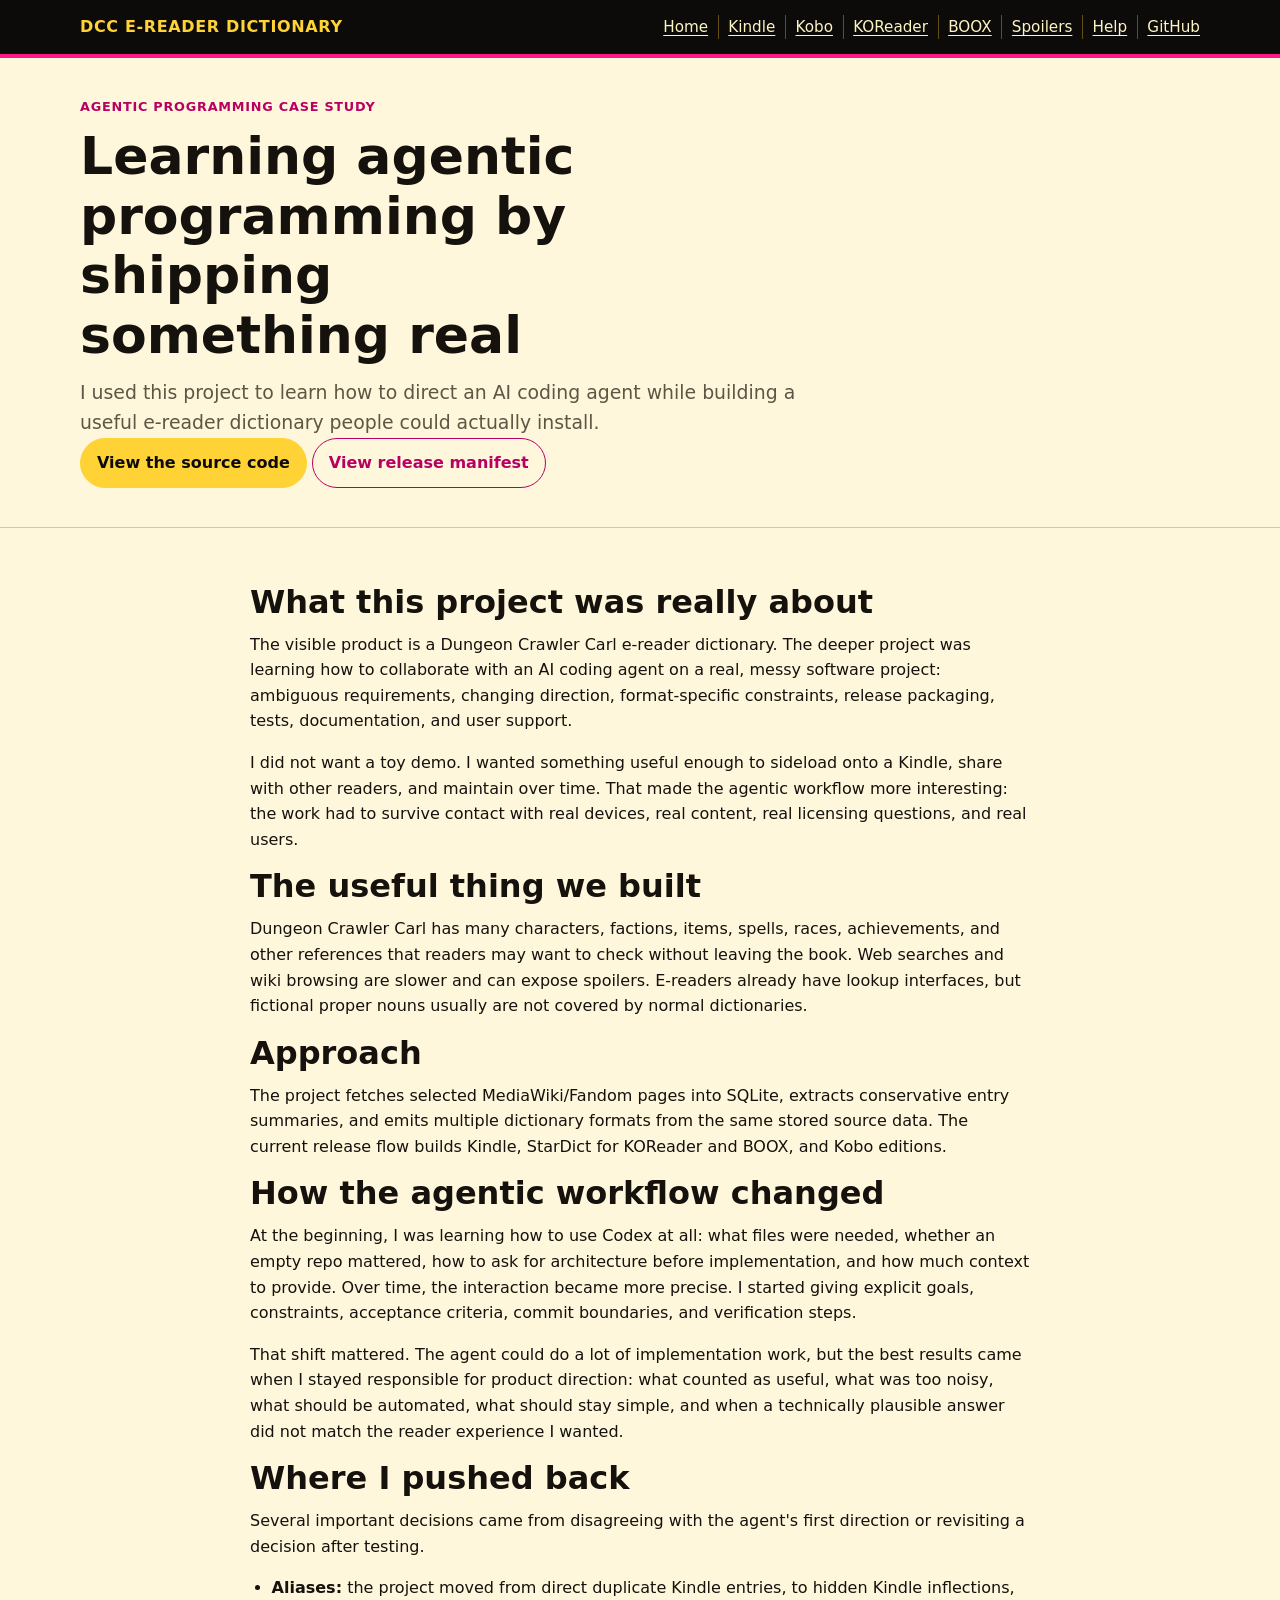
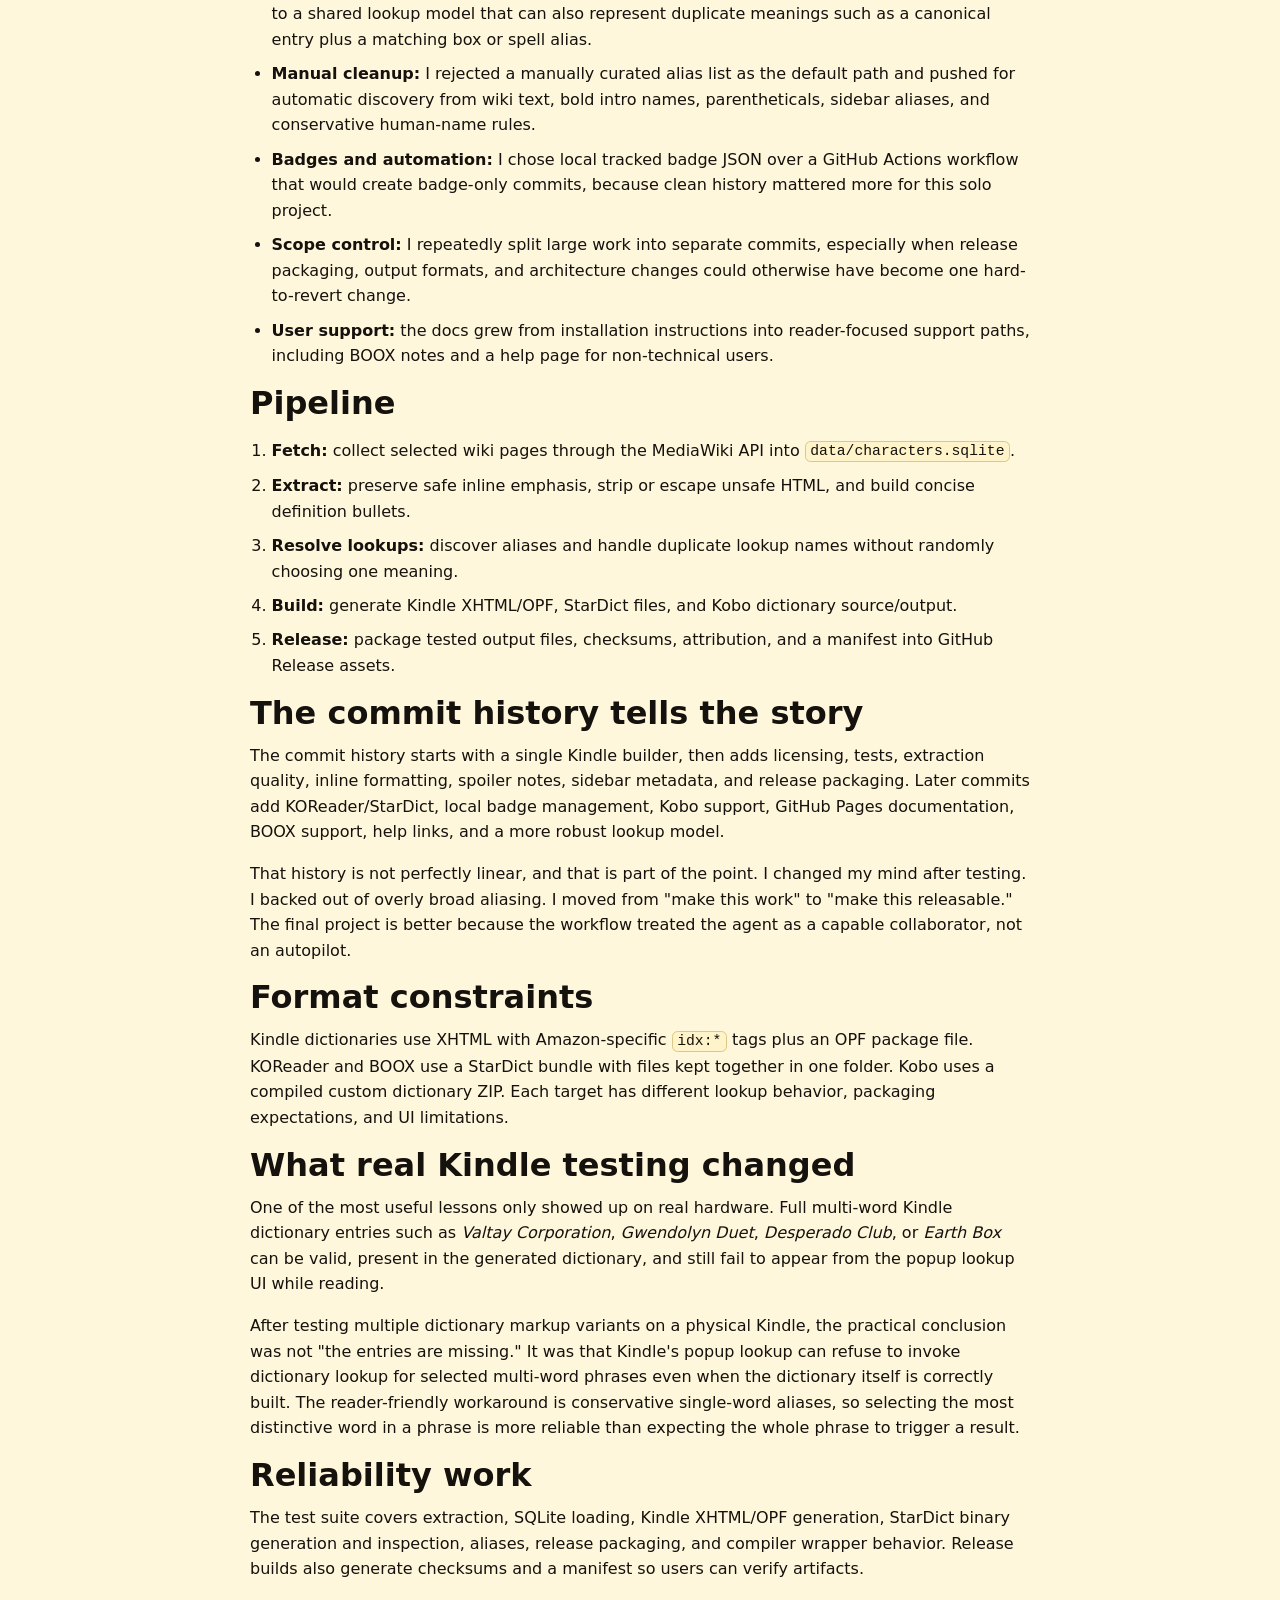
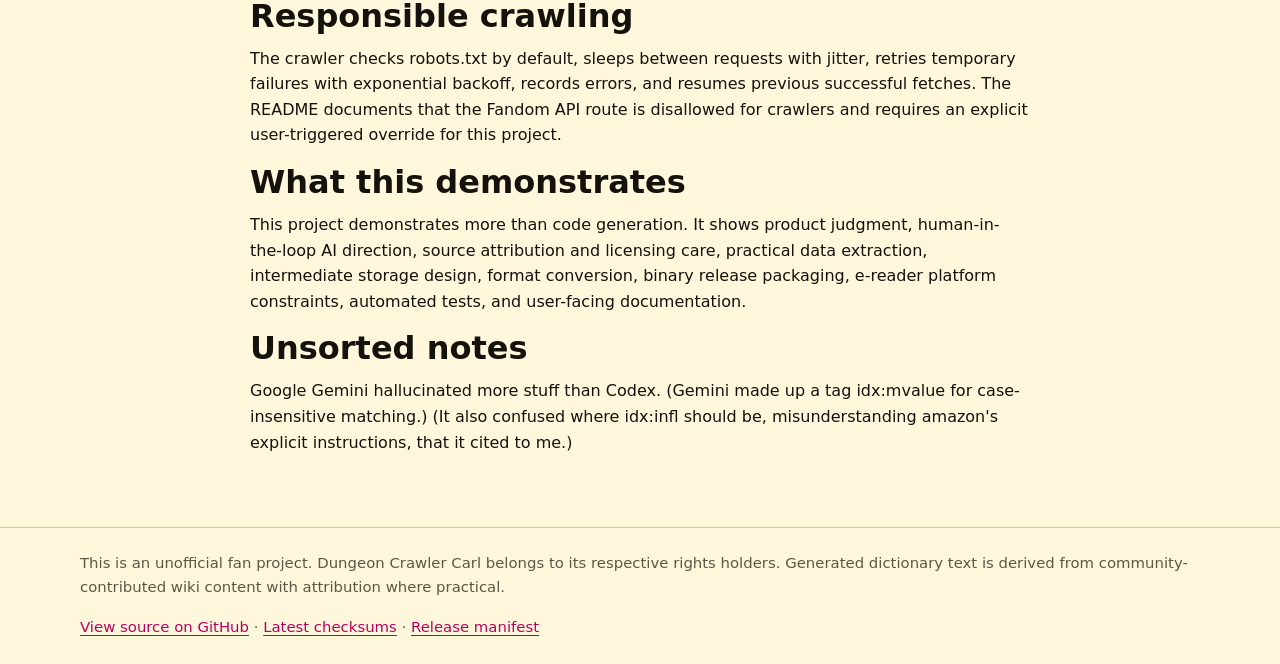
==== commit a78f8389: "fix up social media sharing of docs site" ====
--- a/docs/case-study/index.html
+++ b/docs/case-study/index.html
@@ -10,9 +10,13 @@
       <meta property="og:title" content="Case study: learning agentic programming by shipping a real dictionary">
       <meta property="og:description" content="A case study about using agentic programming to build and release useful Kindle, Kobo, StarDict, and BOOX dictionaries from wiki content.">
       <meta property="og:url" content="https://jmcguire.github.io/dungeon-crawler-carl-dict/case-study/">
-      <meta property="og:image" content="https://jmcguire.github.io/dungeon-crawler-carl-dict/assets/social-card.png">
-      <meta name="twitter:image" content="https://jmcguire.github.io/dungeon-crawler-carl-dict/assets/social-card.png">
-      <meta name="twitter:card" content="summary">
+      <meta property="og:image" content="https://jmcguire.github.io/dungeon-crawler-carl-dict/assets/social-card.jpg">
+      <meta property="og:image:width" content="1774">
+      <meta property="og:image:height" content="887">
+      <meta property="og:image:alt" content="Dungeon Crawler Carl lookup dictionary banner with Carl, Princess Donut, and e-reader download text.">
+      <meta name="twitter:image" content="https://jmcguire.github.io/dungeon-crawler-carl-dict/assets/social-card.jpg">
+      <meta name="twitter:image:alt" content="Dungeon Crawler Carl lookup dictionary banner with Carl, Princess Donut, and e-reader download text.">
+      <meta name="twitter:card" content="summary_large_image">
       <link rel="stylesheet" href="../styles.css">
     </head>
     <body>
--- a/docs/styles.css
+++ b/docs/styles.css
@@ -1,13 +1,17 @@
 :root {
-  --bg: #fffaf1;
-  --surface: #ffffff;
-  --text: #201912;
-  --muted: #5f554a;
-  --border: #ded2c1;
-  --accent: #7a2e15;
-  --accent-dark: #4f1d0e;
-  --soft: #f4eadb;
-  --code: #f7f1e8;
+  --bg: #fff7dc;
+  --surface: #fffdf4;
+  --text: #15110d;
+  --muted: #5f5544;
+  --border: #dbc887;
+  --accent: #b80062;
+  --accent-dark: #7f003f;
+  --yellow: #ffd335;
+  --yellow-soft: #fff0a6;
+  --pink: #ff1688;
+  --ink: #0d0b09;
+  --soft: #fff1b8;
+  --code: #fff4c9;
   --shadow: 0 1px 2px rgba(0, 0, 0, 0.06), 0 8px 24px rgba(0, 0, 0, 0.06);
 }
 
@@ -61,9 +65,10 @@
   left: 1rem;
   top: 1rem;
   transform: translateY(-200%);
-  background: var(--surface);
+  background: var(--yellow);
+  color: var(--ink);
   padding: 0.5rem 0.75rem;
-  border: 1px solid var(--border);
+  border: 2px solid var(--ink);
   border-radius: 0.5rem;
   z-index: 10;
 }
@@ -73,8 +78,8 @@
 }
 
 .site-header {
-  border-bottom: 1px solid var(--border);
-  background: rgba(255, 250, 241, 0.94);
+  border-bottom: 4px solid var(--pink);
+  background: var(--ink);
 }
 
 .header-inner {
@@ -88,8 +93,10 @@
 
 .brand {
   font-weight: 800;
-  color: var(--text);
+  color: var(--yellow);
   text-decoration: none;
+  text-transform: uppercase;
+  letter-spacing: 0.04em;
 }
 
 .site-nav {
@@ -100,33 +107,52 @@
 }
 
 .site-nav a {
-  color: var(--muted);
+  color: #fdf4c4;
   font-size: 0.95rem;
   text-decoration: underline;
   text-decoration-thickness: 1px;
 }
 
 .site-nav a:hover {
-  color: var(--accent);
+  color: var(--yellow);
 }
 
 .site-nav a + a {
-  border-left: 1px solid var(--border);
+  border-left: 1px solid rgba(255, 211, 53, 0.35);
   margin-left: 0.6rem;
   padding-left: 0.6rem;
 }
 
 .hero,
 .page-title {
-  padding: clamp(2.5rem, 6vw, 5rem) 0;
+  padding: 2.4rem 0;
   border-bottom: 1px solid var(--border);
 }
 
-.hero-grid {
-  display: grid;
-  grid-template-columns: minmax(0, 1.5fr) minmax(280px, 0.7fr);
-  gap: 2rem;
-  align-items: center;
+.hero {
+  position: relative;
+  overflow: hidden;
+  background:
+    radial-gradient(circle at 12% 22%, rgba(255, 22, 136, 0.26) 0 1px, transparent 2px),
+    radial-gradient(circle at 84% 30%, rgba(255, 211, 53, 0.18) 0 1px, transparent 2px),
+    radial-gradient(circle at 62% 78%, rgba(255, 22, 136, 0.22) 0 1px, transparent 2px),
+    linear-gradient(135deg, #15110d 0%, #080706 100%);
+  background-size: 48px 48px, 62px 62px, 74px 74px, auto;
+  color: #fff7dc;
+}
+
+.hero::after {
+  position: absolute;
+  right: 0;
+  bottom: 0;
+  left: 0;
+  height: 0.5rem;
+  background: var(--pink);
+  content: "";
+}
+
+.hero-copy {
+  max-width: 900px;
 }
 
 .eyebrow {
@@ -138,6 +164,11 @@
   font-size: 0.8rem;
 }
 
+.hero .eyebrow,
+.device-section .eyebrow {
+  color: var(--pink);
+}
+
 h1,
 h2,
 h3 {
@@ -146,9 +177,24 @@
 }
 
 h1 {
-  max-width: 12ch;
-  font-size: clamp(2.35rem, 8vw, 5rem);
-  letter-spacing: -0.055em;
+  max-width: 900px;
+  font-size: 3.25rem;
+  letter-spacing: 0;
+}
+
+.hero h1 {
+  font-size: 3.45rem;
+  text-transform: uppercase;
+}
+
+.hero h1 span {
+  display: table;
+  margin-bottom: 0.18rem;
+  padding: 0.04em 0.16em 0.02em;
+  background: var(--yellow);
+  color: var(--ink);
+  font-weight: 950;
+  line-height: 0.96;
 }
 
 .page-title h1 {
@@ -156,8 +202,8 @@
 }
 
 h2 {
-  font-size: clamp(1.45rem, 3vw, 2rem);
-  letter-spacing: -0.025em;
+  font-size: 2rem;
+  letter-spacing: 0;
 }
 
 h3 {
@@ -171,19 +217,17 @@
 .lede {
   max-width: 62ch;
   color: var(--muted);
-  font-size: clamp(1.1rem, 2.5vw, 1.35rem);
+  font-size: 1.18rem;
+  margin-bottom: 0;
+}
+
+.hero .lede {
+  color: #f8efc9;
 }
 
 .small {
   color: var(--muted);
   font-size: 0.92rem;
-}
-
-.button-row {
-  display: flex;
-  flex-wrap: wrap;
-  gap: 0.7rem;
-  margin: 1.35rem 0 0.75rem;
 }
 
 .button {
@@ -201,23 +245,29 @@
 }
 
 .button:hover {
-  background: var(--soft);
+  border-color: var(--pink);
+  background: var(--pink);
+  color: #fff;
 }
 
 .button.primary {
-  background: var(--accent);
+  border-color: var(--yellow);
+  background: var(--yellow);
+  color: var(--ink);
+}
+
+.button.primary:hover {
+  border-color: var(--pink);
+  background: var(--pink);
   color: #fff;
 }
 
-.button.primary:hover {
-  background: var(--accent-dark);
-}
-
 .callout,
-.card {
+.card,
+.device-card {
   background: var(--surface);
   border: 1px solid var(--border);
-  border-radius: 1rem;
+  border-radius: 0.5rem;
   box-shadow: var(--shadow);
 }
 
@@ -236,12 +286,91 @@
 }
 
 .section {
-  padding: clamp(2rem, 5vw, 4rem) 0;
+  padding: 3.5rem 0;
+}
+
+.device-section {
+  padding: 2.7rem 0;
 }
 
 .section.muted {
-  background: var(--soft);
+  background: var(--yellow-soft);
   border-block: 1px solid var(--border);
+}
+
+.device-section {
+  background:
+    linear-gradient(180deg, rgba(255, 211, 53, 0.08), transparent 45%),
+    var(--ink);
+  color: #fff8df;
+}
+
+.section-heading {
+  max-width: 720px;
+  margin-bottom: 1.25rem;
+}
+
+.section-heading p:last-child {
+  color: var(--muted);
+  font-size: 1.08rem;
+}
+
+.device-section .section-heading p:last-child {
+  color: #f7eabd;
+}
+
+.device-grid {
+  display: grid;
+  grid-template-columns: repeat(4, minmax(0, 1fr));
+  gap: 1rem;
+}
+
+.device-card {
+  display: flex;
+  flex-direction: column;
+  justify-content: space-between;
+  min-height: 18rem;
+  padding: 1.15rem;
+  border-color: rgba(255, 211, 53, 0.32);
+  background:
+    linear-gradient(180deg, var(--yellow) 0 0.42rem, transparent 0.42rem),
+    var(--surface);
+  color: var(--text);
+}
+
+.device-card h3 {
+  font-size: 1.22rem;
+}
+
+.device-card p {
+  color: var(--muted);
+}
+
+.device-label {
+  margin-bottom: 0.45rem;
+  color: var(--accent);
+  font-size: 0.78rem;
+  font-weight: 850;
+  letter-spacing: 0.06em;
+  text-transform: uppercase;
+}
+
+.device-actions {
+  display: grid;
+  gap: 0.7rem;
+  margin-top: 1rem;
+}
+
+.device-actions .button {
+  width: 100%;
+}
+
+.text-link {
+  font-weight: 750;
+}
+
+.release-note {
+  margin-top: 1rem;
 }
 
 .two-column,
@@ -327,15 +456,27 @@
 }
 
 @media (max-width: 820px) {
-  .hero-grid,
   .two-column,
   .three-column {
     grid-template-columns: 1fr;
   }
 
+  .device-grid {
+    grid-template-columns: repeat(2, minmax(0, 1fr));
+  }
+
   h1,
   .page-title h1 {
-    max-width: 13ch;
+    max-width: 16ch;
+    font-size: 2.7rem;
+  }
+
+  .hero h1 {
+    font-size: 2.7rem;
+  }
+
+  h2 {
+    font-size: 1.7rem;
   }
 }
 
@@ -351,6 +492,37 @@
   .site-nav {
     width: 100%;
   }
+
+  .hero,
+  .page-title {
+    padding: 1.65rem 0;
+  }
+
+  h1,
+  .page-title h1 {
+    max-width: 100%;
+    font-size: 2.25rem;
+  }
+
+  .hero h1 {
+    font-size: 2rem;
+  }
+
+  .lede {
+    font-size: 1rem;
+  }
+
+  .section {
+    padding: 2.5rem 0;
+  }
+
+  .device-grid {
+    grid-template-columns: 1fr;
+  }
+
+  .device-card {
+    min-height: 0;
+  }
 }
 
 @media (prefers-reduced-motion: reduce) {
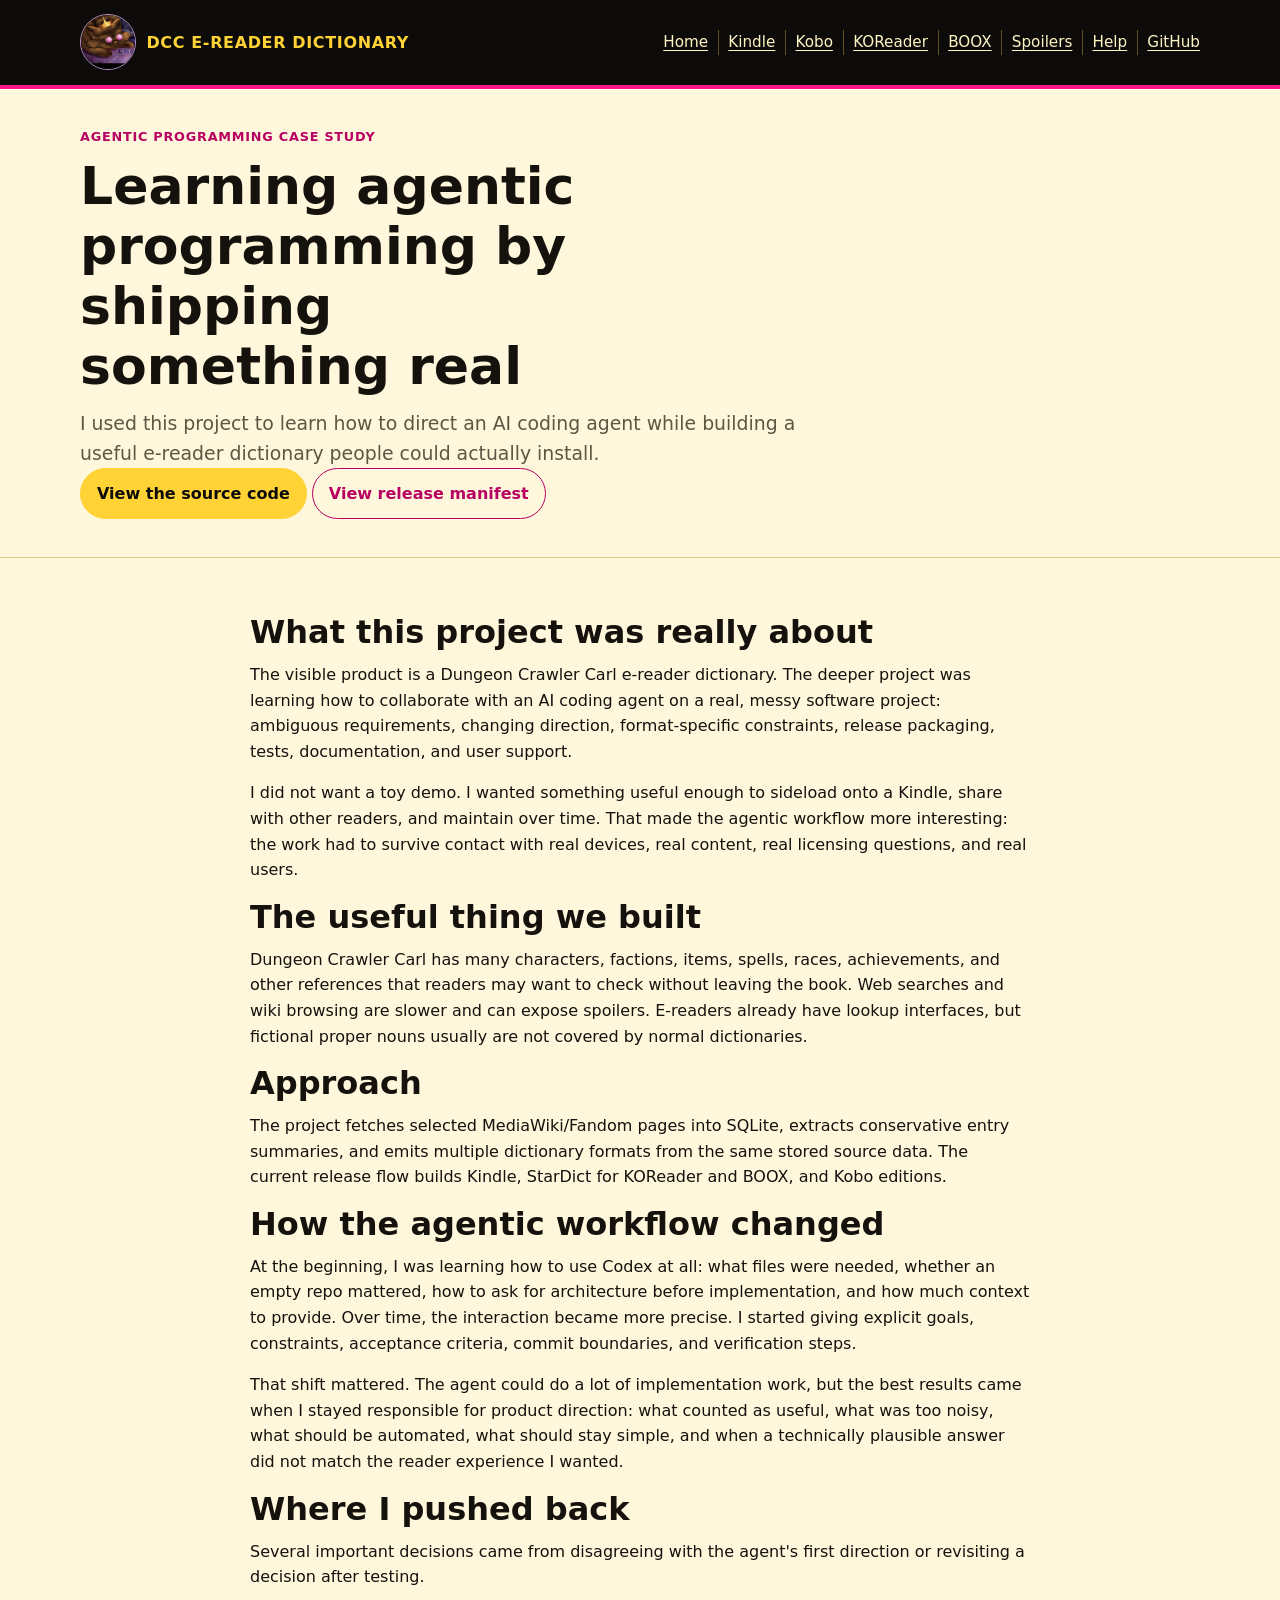
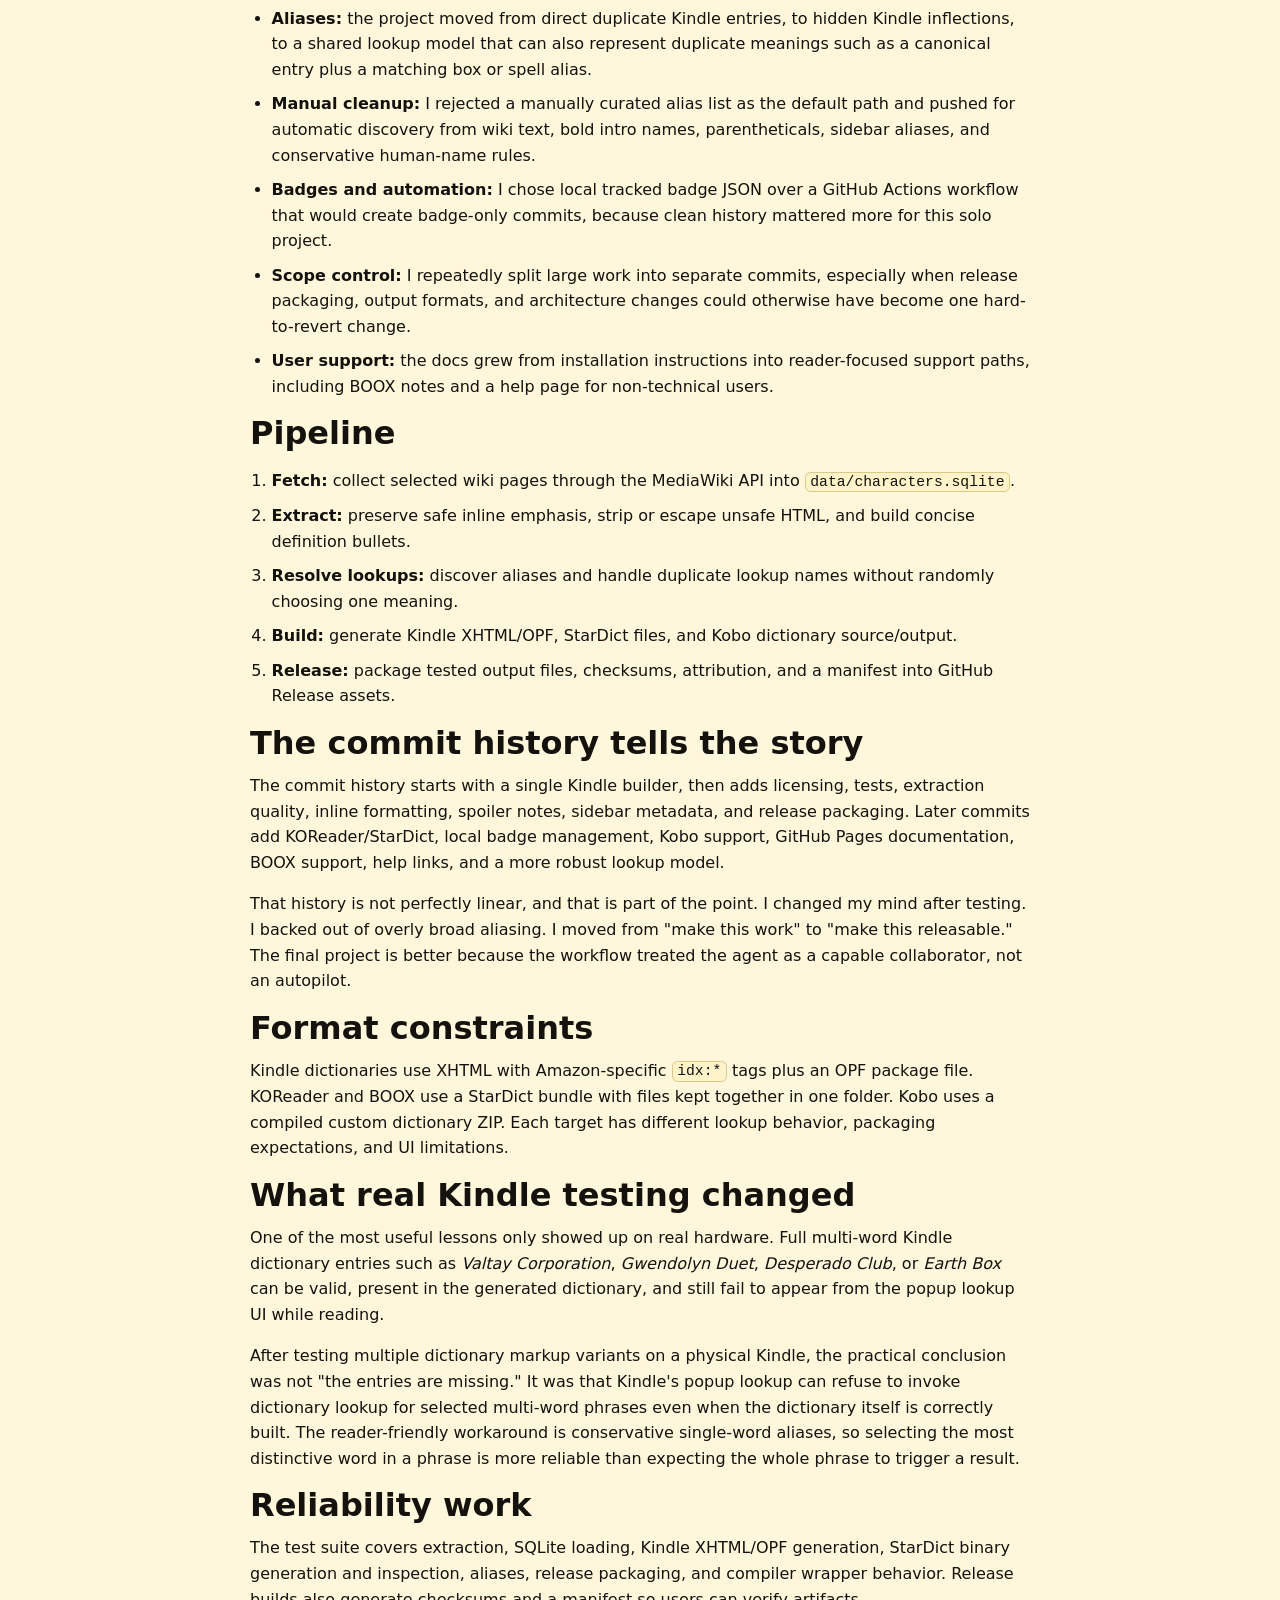
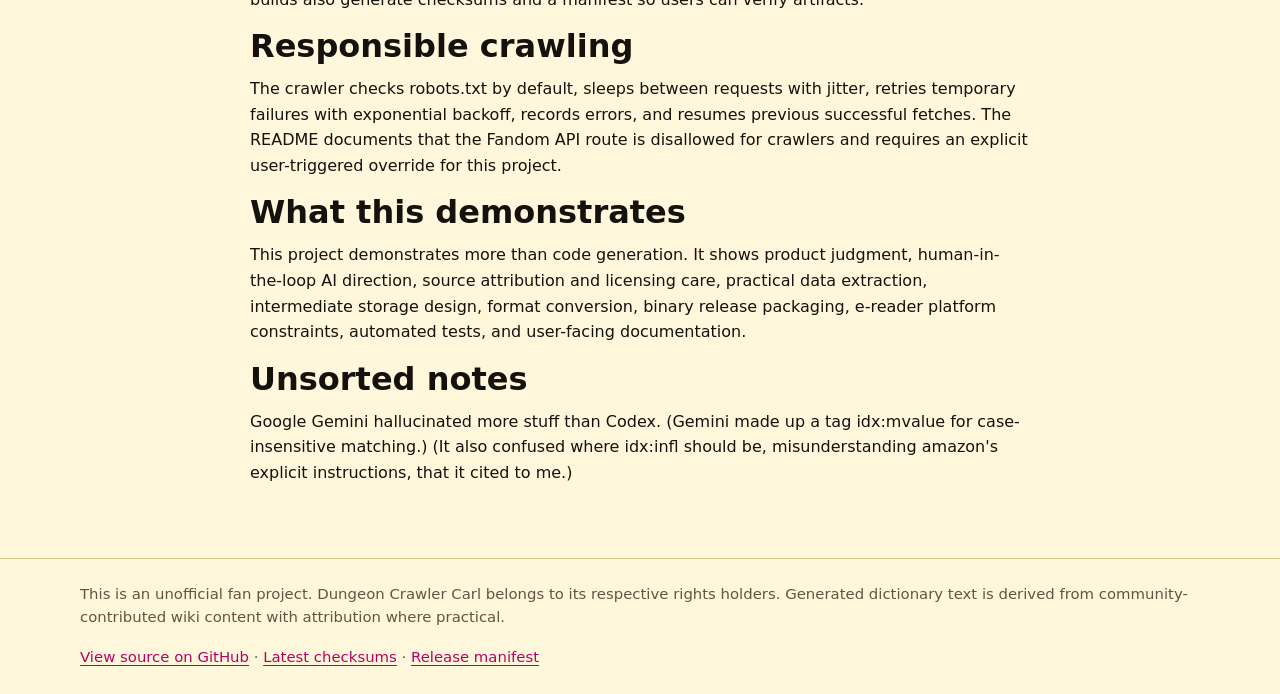
==== commit 822a5241: "replacing LLM-generated logo with hand-drawn one" ====
--- a/docs/case-study/index.html
+++ b/docs/case-study/index.html
@@ -3,6 +3,14 @@
     <head>
       <meta charset="utf-8">
       <meta name="viewport" content="width=device-width, initial-scale=1">
+      <link rel="icon" href="/dungeon-crawler-carl-dict/assets/favicon.ico" sizes="any">
+      <link rel="icon" type="image/png" sizes="48x48" href="/dungeon-crawler-carl-dict/assets/favicon-48x48.png">
+      <link rel="icon" type="image/png" sizes="32x32" href="/dungeon-crawler-carl-dict/assets/favicon-32x32.png">
+      <link rel="icon" type="image/png" sizes="16x16" href="/dungeon-crawler-carl-dict/assets/favicon-16x16.png">
+      <link rel="apple-touch-icon" sizes="180x180" href="/dungeon-crawler-carl-dict/assets/apple-touch-icon.png">
+      <link rel="manifest" href="/dungeon-crawler-carl-dict/assets/site.webmanifest">
+      <meta name="theme-color" content="#000000">
+
       <title>Case study: learning agentic programming by shipping a real dictionary</title>
       <meta name="description" content="A case study about using agentic programming to build and release useful Kindle, Kobo, StarDict, and BOOX dictionaries from wiki content.">
       <link rel="canonical" href="https://jmcguire.github.io/dungeon-crawler-carl-dict/case-study/">
@@ -11,11 +19,11 @@
       <meta property="og:description" content="A case study about using agentic programming to build and release useful Kindle, Kobo, StarDict, and BOOX dictionaries from wiki content.">
       <meta property="og:url" content="https://jmcguire.github.io/dungeon-crawler-carl-dict/case-study/">
       <meta property="og:image" content="https://jmcguire.github.io/dungeon-crawler-carl-dict/assets/social-card.jpg">
-      <meta property="og:image:width" content="1774">
-      <meta property="og:image:height" content="887">
-      <meta property="og:image:alt" content="Dungeon Crawler Carl lookup dictionary banner with Carl, Princess Donut, and e-reader download text.">
+      <meta property="og:image:width" content="1600">
+      <meta property="og:image:height" content="900">
+      <meta property="og:image:alt" content="Dungeon Crawler Carl Character Dictionary artwork featuring a crowned cat with pink glasses beside an e-reader.">
       <meta name="twitter:image" content="https://jmcguire.github.io/dungeon-crawler-carl-dict/assets/social-card.jpg">
-      <meta name="twitter:image:alt" content="Dungeon Crawler Carl lookup dictionary banner with Carl, Princess Donut, and e-reader download text.">
+      <meta name="twitter:image:alt" content="Dungeon Crawler Carl Character Dictionary artwork featuring a crowned cat with pink glasses beside an e-reader.">
       <meta name="twitter:card" content="summary_large_image">
       <link rel="stylesheet" href="../styles.css">
     </head>
@@ -23,7 +31,8 @@
       <a class="skip-link" href="#main">Skip to content</a>
       <header class="site-header">
         <div class="container header-inner">
-          <a class="brand" href="../index.html">DCC E-reader Dictionary</a>
+          <a class="brand" href="../index.html"><img class="brand-logo" src="../assets/logo.png" alt="" width="56" height="56">
+            <span>DCC E-reader Dictionary</span></a>
 
         <nav class="site-nav" aria-label="Primary navigation">
           <a href="../index.html">Home</a>
--- a/docs/styles.css
+++ b/docs/styles.css
@@ -92,6 +92,10 @@
 }
 
 .brand {
+  display: inline-flex;
+  align-items: center;
+  gap: 0.65rem;
+  max-width: 100%;
   font-weight: 800;
   color: var(--yellow);
   text-decoration: none;
@@ -373,6 +377,19 @@
   margin-top: 1rem;
 }
 
+.release-status {
+  max-width: 78ch;
+  margin: 1.15rem 0 0;
+  padding-top: 1rem;
+  border-top: 1px solid rgba(255, 211, 53, 0.35);
+  color: #f8efc9;
+  font-size: 0.98rem;
+}
+
+.release-status strong {
+  color: var(--yellow);
+}
+
 .two-column,
 .three-column {
   display: grid;
@@ -530,3 +547,44 @@
     scroll-behavior: auto;
   }
 }
+
+/* Shared cat mark and artwork alongside the original homepage heading. */
+.brand-logo {
+  width: 56px;
+  height: 56px;
+  flex: 0 0 56px;
+  border-radius: 50%;
+  border: 1px solid #b696c6;
+}
+.hero-layout {
+  display: grid;
+  grid-template-columns: minmax(0, 3fr) minmax(0, 2fr);
+  align-items: center;
+  gap: 2rem;
+}
+.hero-copy { min-width: 0; }
+.hero-layout h1 { font-size: clamp(2rem, 3.6vw, 3rem); }
+.hero-art {
+  position: relative;
+  overflow: hidden;
+  aspect-ratio: 1.93;
+  border-radius: 0.65rem;
+}
+/* Frame the illustration, trimming the lettering already covered by the heading. */
+.hero-art img {
+  position: absolute;
+  width: 133.333%;
+  max-width: none;
+  height: auto;
+  left: -13.333%;
+  top: -17%;
+}
+@media (max-width: 800px) {
+  .hero-layout { grid-template-columns: 1fr; gap: 1.25rem; }
+  .hero-art { width: min(100%, 480px); }
+}
+@media (max-width: 520px) {
+  .brand { font-size: 0.85rem; letter-spacing: 0.02em; }
+  .brand-logo { width: 44px; height: 44px; flex-basis: 44px; }
+  .hero-layout h1 { font-size: 2rem; }
+}
